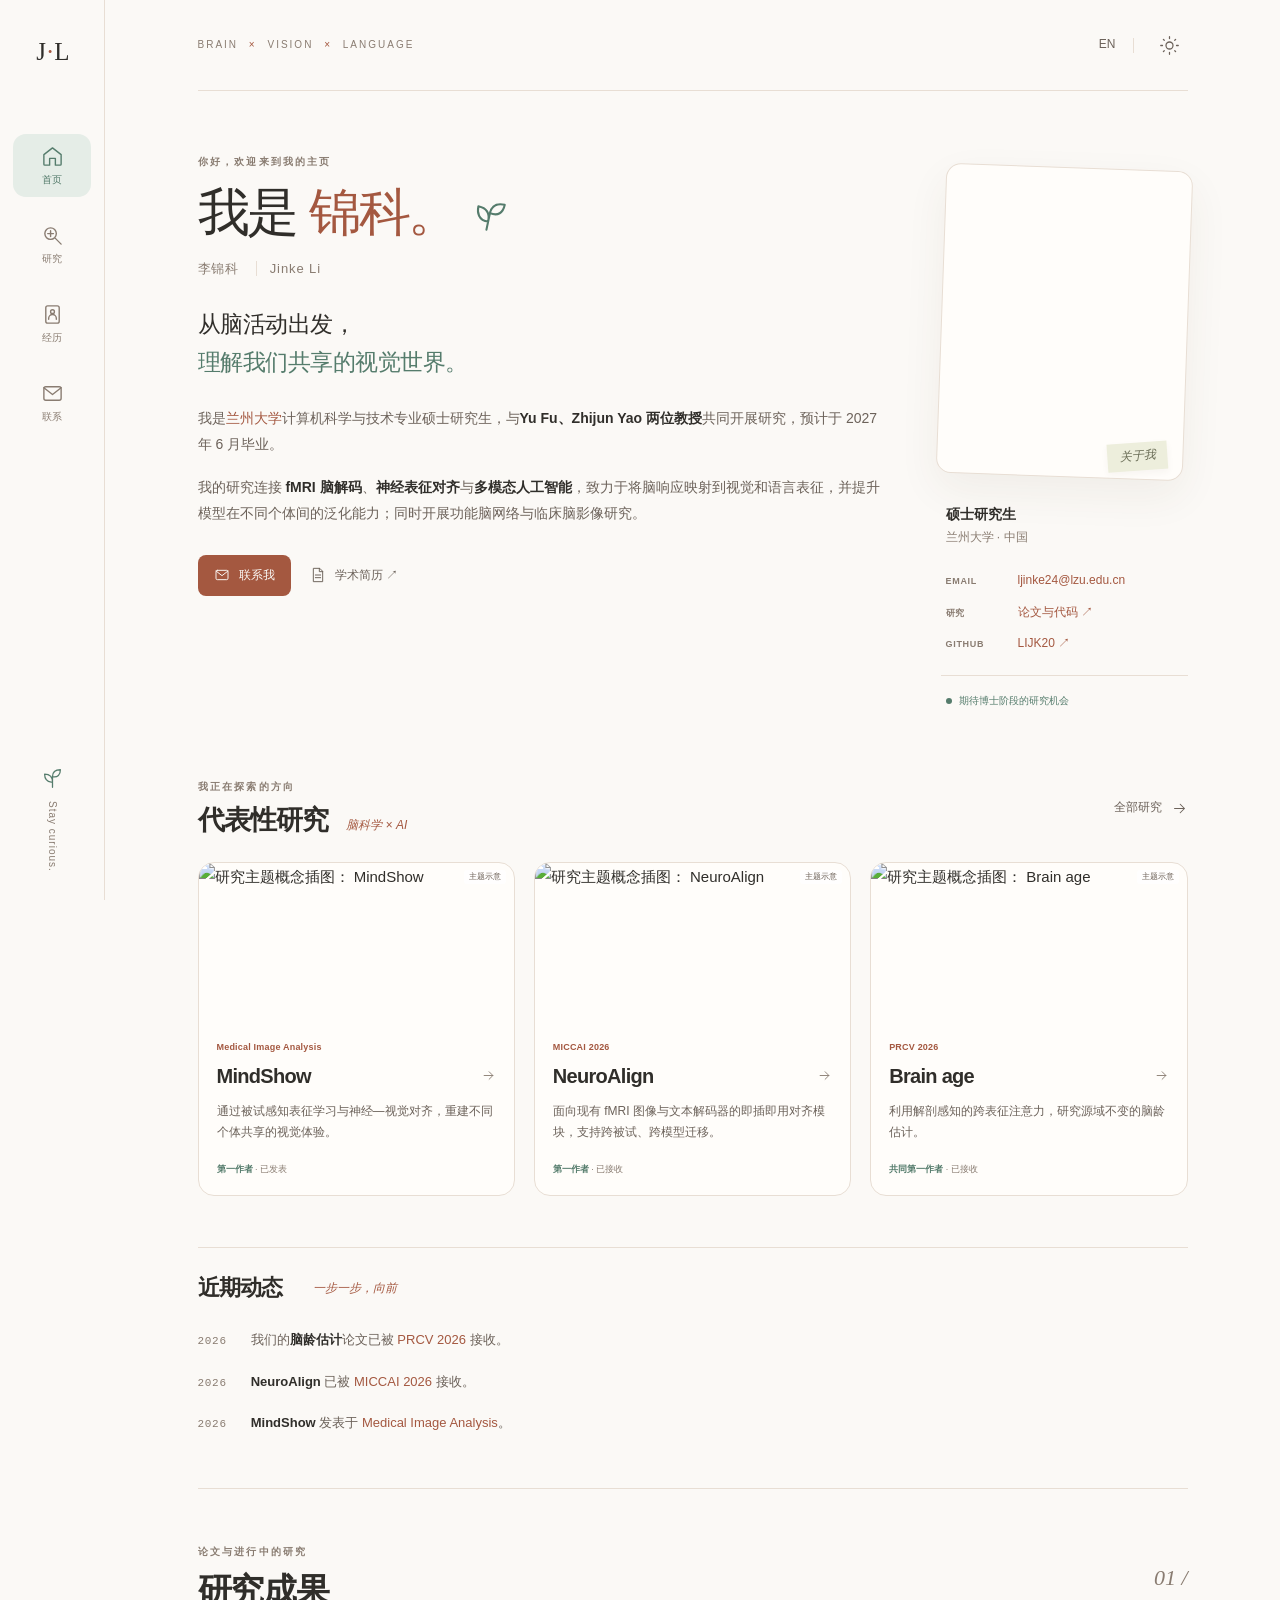
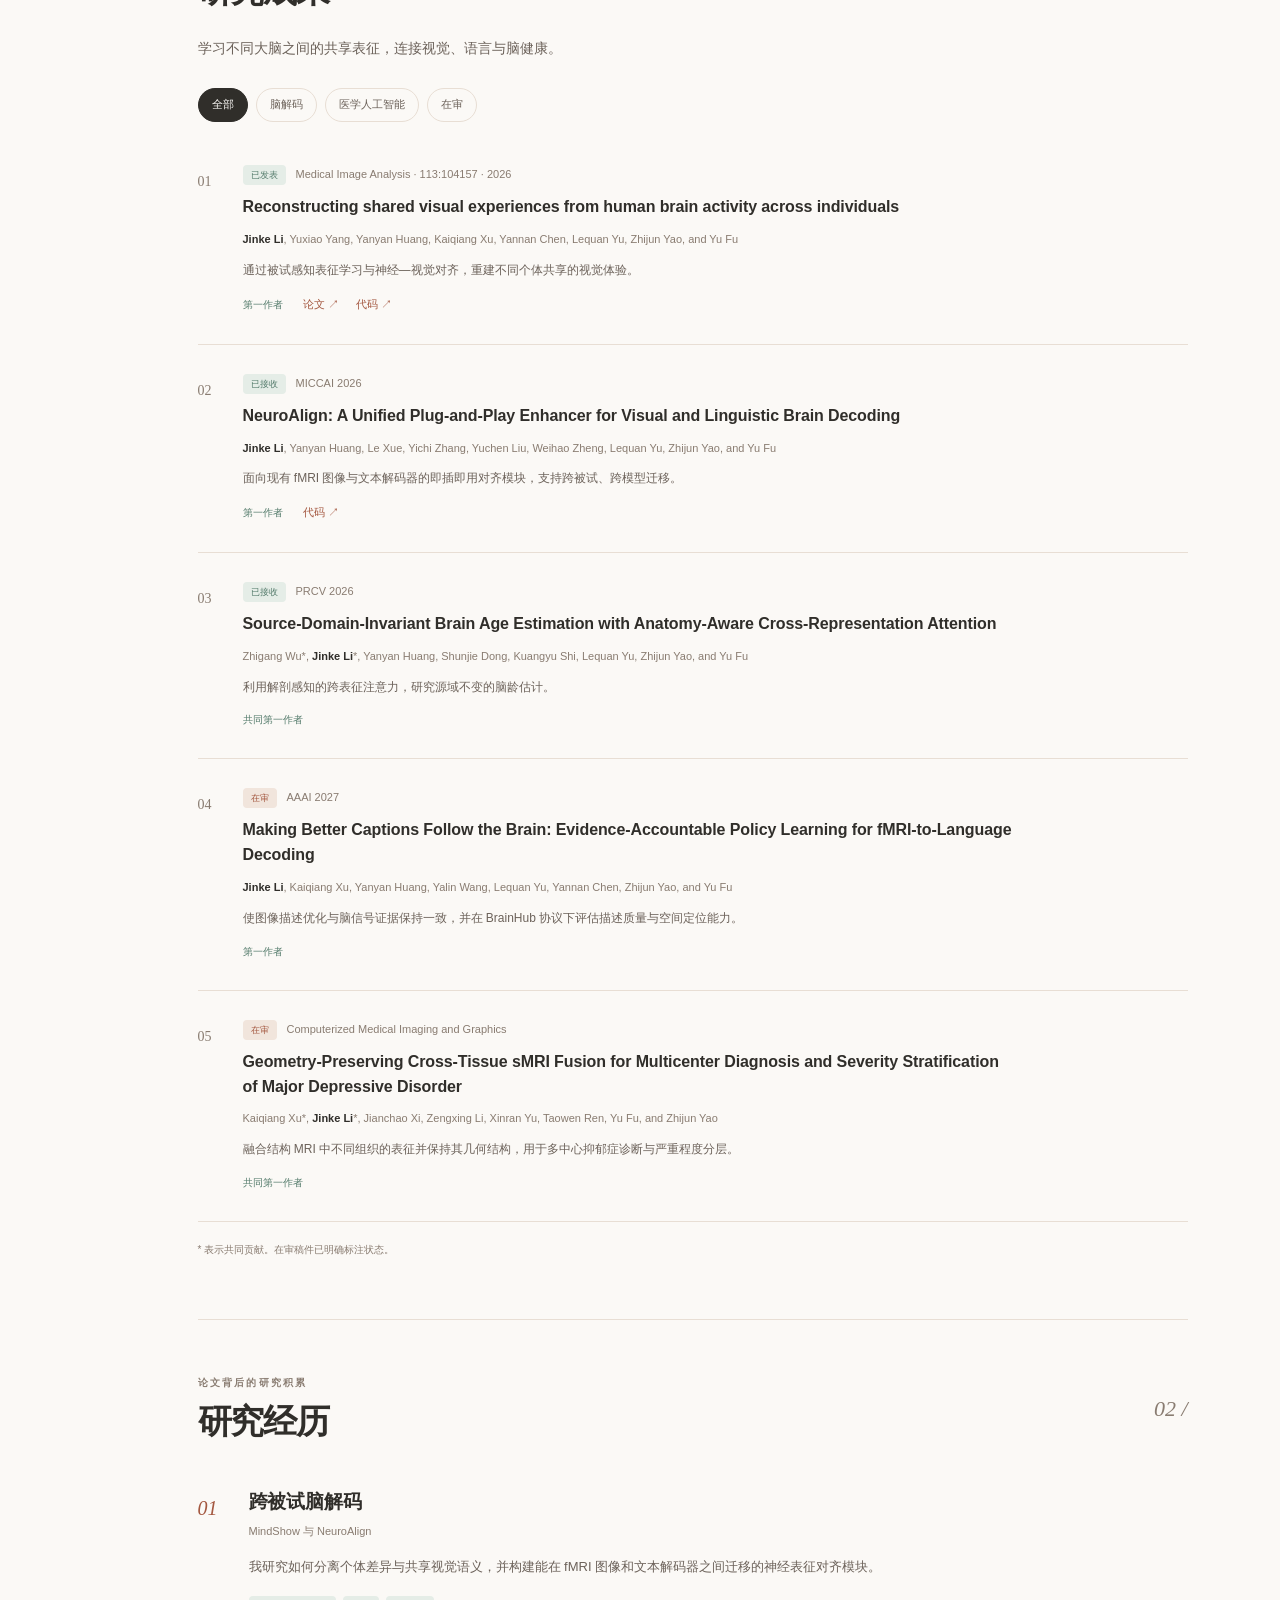
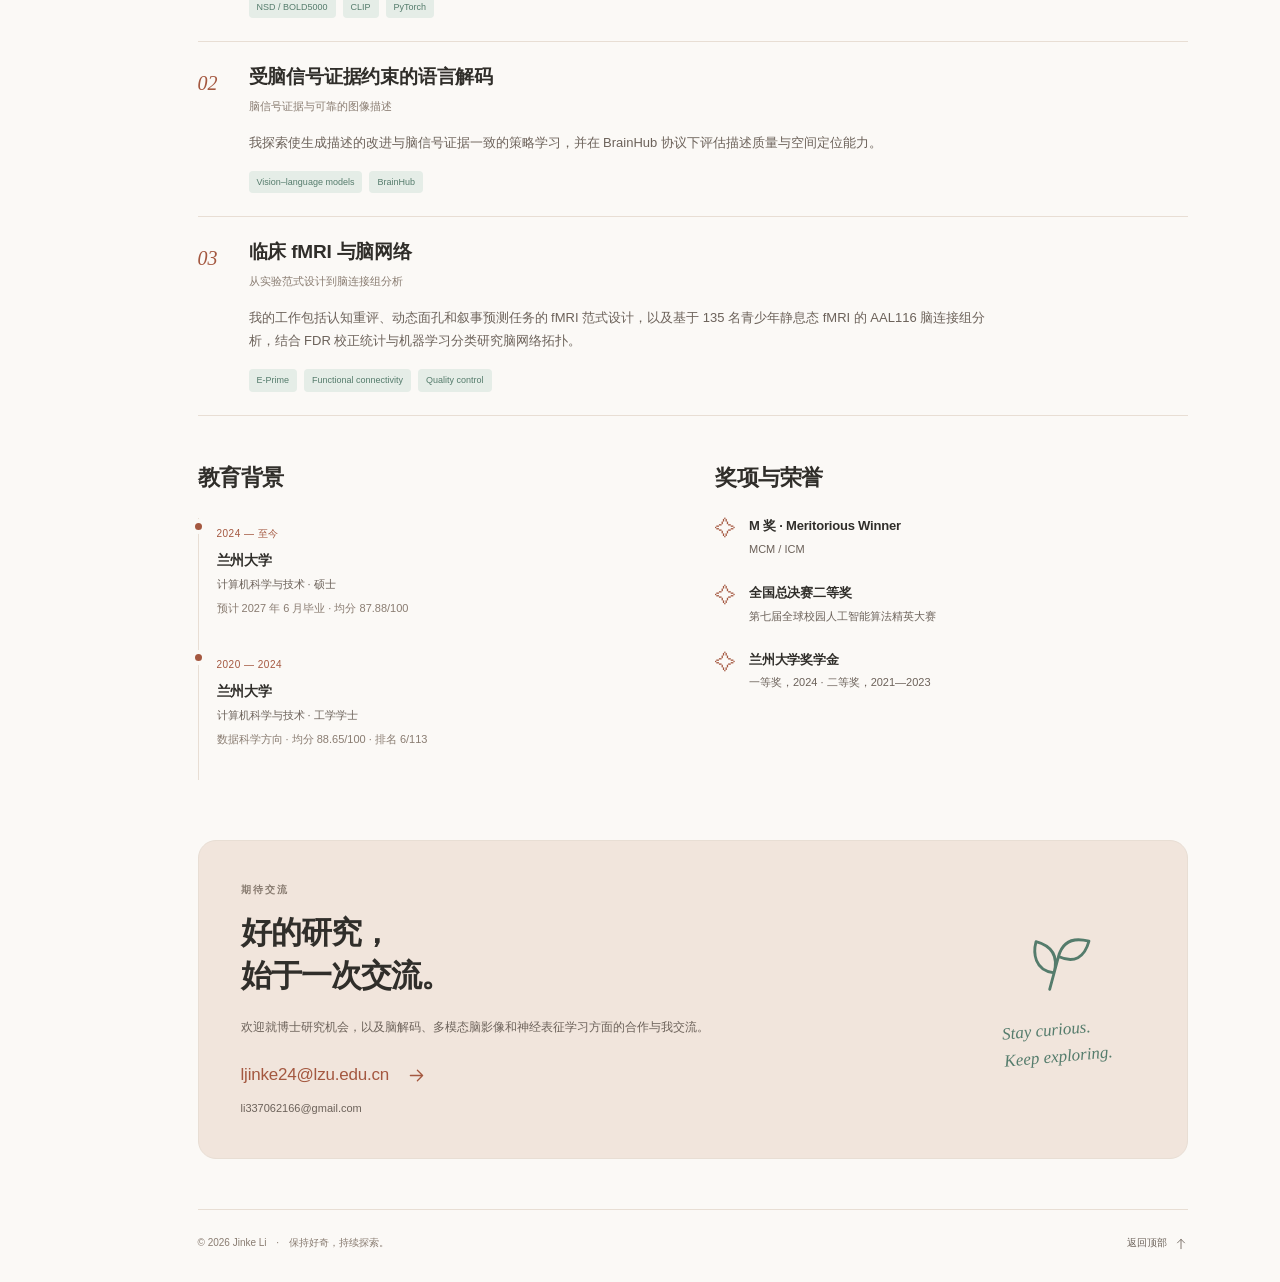
==== zh.html @ 9fb8f4f1 "Add files via upload" ====
<!doctype html>
<html lang="zh-CN"><head><meta charset="utf-8"><meta name="viewport" content="width=device-width, initial-scale=1"><meta name="color-scheme" content="light dark"><title>李锦科 Jinke Li | 脑解码与多模态人工智能</title><meta name="description" content="李锦科，兰州大学硕士研究生，研究 fMRI 脑解码、跨被试神经表征对齐与多模态脑影像人工智能。"><meta property="og:title" content="Jinke Li · Brain Decoding & Multimodal AI"><meta property="og:description" content="From brain activity to shared visual understanding."><meta property="og:type" content="website"><link rel="icon" type="image/svg+xml" href="assets/favicon.svg"><link rel="stylesheet" href="style.css"><script src="app.js" defer></script></head>
<body><a class="skip-link" href="#main">跳转到正文</a>
<aside class="sidebar"><a href="#home" class="monogram" aria-label="Jinke Li — 首页">J<span>·</span>L</a><nav aria-label="主导航"><a href="#home" class="nav-link active" aria-current=location><svg viewBox="0 0 24 24" fill="none" stroke="currentColor" stroke-width="1.45" stroke-linecap="round" stroke-linejoin="round" aria-hidden="true"><path d="m3 10 9-7 9 7v10a1 1 0 0 1-1 1h-5v-7H9v7H4a1 1 0 0 1-1-1z"/></svg><span>首页</span></a><a href="#research" class="nav-link " ><svg viewBox="0 0 24 24" fill="none" stroke="currentColor" stroke-width="1.45" stroke-linecap="round" stroke-linejoin="round" aria-hidden="true"><circle cx="10" cy="10" r="6"/><path d="m15 15 6 6M7 10h6M10 7v6"/></svg><span>研究</span></a><a href="#about" class="nav-link " ><svg viewBox="0 0 24 24" fill="none" stroke="currentColor" stroke-width="1.45" stroke-linecap="round" stroke-linejoin="round" aria-hidden="true"><rect x="5" y="3" width="14" height="18" rx="2"/><circle cx="12" cy="9" r="2"/><path d="M8 17v-1a4 4 0 0 1 8 0v1"/></svg><span>经历</span></a><a href="#contact" class="nav-link " ><svg viewBox="0 0 24 24" fill="none" stroke="currentColor" stroke-width="1.45" stroke-linecap="round" stroke-linejoin="round" aria-hidden="true"><rect x="3" y="5" width="18" height="14" rx="2"/><path d="m3 6 9 7 9-7"/></svg><span>联系</span></a></nav><div class="sidebar-end"><span class="tiny-leaf"><svg viewBox="0 0 24 24" fill="none" stroke="currentColor" stroke-width="1.45" stroke-linecap="round" stroke-linejoin="round" aria-hidden="true"><path d="M12 22V9m0 7C5 17 3 11 3 7c7 0 9 4 9 9zm0-6c0-6 4-8 9-8 0 6-3 9-9 8z"/></svg></span><span>Stay curious.</span></div></aside>
<div class="page-shell"><header class="topbar"><span class="eyebrow">BRAIN <i>×</i> VISION <i>×</i> LANGUAGE</span><div class="top-actions"><a class="language" href="index.html" lang="en" aria-label="Switch to English">EN</a><span class="top-divider"></span><button class="theme-toggle" type="button" aria-label="切换到深色模式" aria-pressed="false"><svg viewBox="0 0 24 24" fill="none" stroke="currentColor" stroke-width="1.45" stroke-linecap="round" stroke-linejoin="round" aria-hidden="true"><circle cx="12" cy="12" r="4"/><path d="M12 2v2m0 16v2M2 12h2m16 0h2M5 5l1 1m12 12 1 1M5 19l1-1M18 6l1-1"/></svg></button></div></header>
<main id="main">
<section id="home" class="hero"><div class="intro"><span class="section-kicker">你好，欢迎来到我的主页</span><h1>我是 <em>锦科。</em><span class="hello-leaf"><svg viewBox="0 0 24 24" fill="none" stroke="currentColor" stroke-width="1.45" stroke-linecap="round" stroke-linejoin="round" aria-hidden="true"><path d="M12 22V9m0 7C5 17 3 11 3 7c7 0 9 4 9 9zm0-6c0-6 4-8 9-8 0 6-3 9-9 8z"/></svg></span></h1><p class="full-name">李锦科 <span>Jinke Li</span></p><p class="lead">从脑活动出发，<br><span>理解我们共享的视觉世界。</span></p><p>我是<a href="https://www.lzu.edu.cn/" target="_blank" rel="noopener noreferrer">兰州大学</a>计算机科学与技术专业硕士研究生，与<strong>Yu Fu、Zhijun Yao 两位教授</strong>共同开展研究，预计于 2027 年 6 月毕业。</p><p>我的研究连接 <strong>fMRI 脑解码</strong>、<strong>神经表征对齐</strong>与<strong>多模态人工智能</strong>，致力于将脑响应映射到视觉和语言表征，并提升模型在不同个体间的泛化能力；同时开展功能脑网络与临床脑影像研究。</p><div class="hero-links"><a class="button primary" href="mailto:ljinke24@lzu.edu.cn"><svg viewBox="0 0 24 24" fill="none" stroke="currentColor" stroke-width="1.45" stroke-linecap="round" stroke-linejoin="round" aria-hidden="true"><rect x="3" y="5" width="18" height="14" rx="2"/><path d="m3 6 9 7 9-7"/></svg>联系我</a><a class="button quiet" href="assets/Jinke-Li-CV.pdf" target="_blank" rel="noopener"><svg viewBox="0 0 24 24" fill="none" stroke="currentColor" stroke-width="1.45" stroke-linecap="round" stroke-linejoin="round" aria-hidden="true"><path d="M14 2H5v20h14V7zM14 2v5h5M8 12h8M8 16h8"/></svg>学术简历 ↗</a></div></div><aside class="profile"><div class="portrait-frame"><img src="assets/portrait.jpg?v=outdoor-20260907" alt="李锦科的个人照片" width="3024" height="4032" fetchpriority="high"><span class="portrait-note">关于我</span></div><div class="profile-caption"><strong>硕士研究生</strong><span>兰州大学 · 中国</span></div><div class="profile-contact"><span>EMAIL</span><a href="mailto:ljinke24@lzu.edu.cn">ljinke24@lzu.edu.cn</a></div><div class="profile-contact"><span>研究</span><a href="#research">论文与代码 ↗</a></div><div class="profile-contact"><span>GITHUB</span><a href="https://github.com/LIJK20" target="_blank" rel="noopener noreferrer">LIJK20 ↗</a></div><div class="availability"><span class="status-dot"></span>期待博士阶段的研究机会</div></aside></section>
<section class="highlights" aria-labelledby="highlight-title"><div class="section-heading"><div><span class="section-kicker">我正在探索的方向</span><h2 id="highlight-title">代表性研究 <span class="handwritten">脑科学 × AI</span></h2></div><a class="text-link" href="#research">全部研究 <svg viewBox="0 0 24 24" fill="none" stroke="currentColor" stroke-width="1.45" stroke-linecap="round" stroke-linejoin="round" aria-hidden="true"><path d="M5 12h14m-6-6 6 6-6 6"/></svg></a></div><div class="research-grid"><a class="research-card" href="#mindshow"><div class="card-art"><img src="assets/mindshow.svg" alt="研究主题概念插图： MindShow" width="600" height="300"><span class="art-label">主题示意</span></div><div class="card-body"><span class="card-venue">Medical Image Analysis</span><h3>MindShow<svg viewBox="0 0 24 24" fill="none" stroke="currentColor" stroke-width="1.45" stroke-linecap="round" stroke-linejoin="round" aria-hidden="true"><path d="M5 12h14m-6-6 6 6-6 6"/></svg></h3><p>通过被试感知表征学习与神经—视觉对齐，重建不同个体共享的视觉体验。</p><span class="card-role">第一作者 <span>· 已发表</span></span></div></a><a class="research-card" href="#neuroalign"><div class="card-art"><img src="assets/neuroalign.svg" alt="研究主题概念插图： NeuroAlign" width="600" height="300"><span class="art-label">主题示意</span></div><div class="card-body"><span class="card-venue">MICCAI 2026</span><h3>NeuroAlign<svg viewBox="0 0 24 24" fill="none" stroke="currentColor" stroke-width="1.45" stroke-linecap="round" stroke-linejoin="round" aria-hidden="true"><path d="M5 12h14m-6-6 6 6-6 6"/></svg></h3><p>面向现有 fMRI 图像与文本解码器的即插即用对齐模块，支持跨被试、跨模型迁移。</p><span class="card-role">第一作者 <span>· 已接收</span></span></div></a><a class="research-card" href="#brainage"><div class="card-art"><img src="assets/brainage.svg" alt="研究主题概念插图： Brain age" width="600" height="300"><span class="art-label">主题示意</span></div><div class="card-body"><span class="card-venue">PRCV 2026</span><h3>Brain age<svg viewBox="0 0 24 24" fill="none" stroke="currentColor" stroke-width="1.45" stroke-linecap="round" stroke-linejoin="round" aria-hidden="true"><path d="M5 12h14m-6-6 6 6-6 6"/></svg></h3><p>利用解剖感知的跨表征注意力，研究源域不变的脑龄估计。</p><span class="card-role">共同第一作者 <span>· 已接收</span></span></div></a></div></section>
<section class="news" aria-labelledby="news-title"><div class="section-heading"><h2 id="news-title">近期动态</h2><span class="handwritten">一步一步，向前</span></div><div class="news-list"><div><span class="news-year">2026</span><p>我们的<strong>脑龄估计</strong>论文已被 <span class="accent">PRCV 2026</span> 接收。</p></div><div><span class="news-year">2026</span><p><strong>NeuroAlign</strong> 已被 <span class="accent">MICCAI 2026</span> 接收。</p></div><div><span class="news-year">2026</span><p><strong>MindShow</strong> 发表于 <span class="accent">Medical Image Analysis</span>。</p></div></div></section>
<section id="research" class="major-section"><div class="section-heading"><div><span class="section-kicker">论文与进行中的研究</span><h2>研究成果</h2></div><span class="section-index">01 /</span></div><p class="section-intro">学习不同大脑之间的共享表征，连接视觉、语言与脑健康。</p><div class="filters" role="group" aria-label="筛选论文"><button type="button" data-filter="all" class="selected" aria-pressed="true">全部</button><button type="button" data-filter="decoding" aria-pressed="false">脑解码</button><button type="button" data-filter="medical" aria-pressed="false">医学人工智能</button><button type="button" data-filter="review" aria-pressed="false">在审</button></div><p class="filter-status sr-only" aria-live="polite"></p><div class="publications"><article class="publication" id="mindshow" data-category="decoding published"><span class="pub-number">01</span><div><div class="pub-meta"><span class="status published">已发表</span><span>Medical Image Analysis · 113:104157 · 2026</span></div><h3>Reconstructing shared visual experiences from human brain activity across individuals</h3><p class="authors"><strong>Jinke Li</strong>, Yuxiao Yang, Yanyan Huang, Kaiqiang Xu, Yannan Chen, Lequan Yu, Zhijun Yao, and Yu Fu</p><p class="pub-description">通过被试感知表征学习与神经—视觉对齐，重建不同个体共享的视觉体验。</p><div class="pub-links"><span class="author-role">第一作者</span><a href="https://doi.org/10.1016/j.media.2026.104157" target="_blank" rel="noopener noreferrer">论文 ↗</a><a href="https://github.com/AI-NMI/MindShow" target="_blank" rel="noopener noreferrer">代码 ↗</a></div></div></article><article class="publication" id="neuroalign" data-category="decoding accepted"><span class="pub-number">02</span><div><div class="pub-meta"><span class="status accepted">已接收</span><span>MICCAI 2026</span></div><h3>NeuroAlign: A Unified Plug-and-Play Enhancer for Visual and Linguistic Brain Decoding</h3><p class="authors"><strong>Jinke Li</strong>, Yanyan Huang, Le Xue, Yichi Zhang, Yuchen Liu, Weihao Zheng, Lequan Yu, Zhijun Yao, and Yu Fu</p><p class="pub-description">面向现有 fMRI 图像与文本解码器的即插即用对齐模块，支持跨被试、跨模型迁移。</p><div class="pub-links"><span class="author-role">第一作者</span><a href="https://github.com/LIJK20/NeuroAlign" target="_blank" rel="noopener noreferrer">代码 ↗</a></div></div></article><article class="publication" id="brainage" data-category="medical accepted"><span class="pub-number">03</span><div><div class="pub-meta"><span class="status accepted">已接收</span><span>PRCV 2026</span></div><h3>Source-Domain-Invariant Brain Age Estimation with Anatomy-Aware Cross-Representation Attention</h3><p class="authors">Zhigang Wu*, <strong>Jinke Li</strong>*, Yanyan Huang, Shunjie Dong, Kuangyu Shi, Lequan Yu, Zhijun Yao, and Yu Fu</p><p class="pub-description">利用解剖感知的跨表征注意力，研究源域不变的脑龄估计。</p><div class="pub-links"><span class="author-role">共同第一作者</span></div></div></article><article class="publication" id="evidence" data-category="decoding review"><span class="pub-number">04</span><div><div class="pub-meta"><span class="status review">在审</span><span>AAAI 2027</span></div><h3>Making Better Captions Follow the Brain: Evidence-Accountable Policy Learning for fMRI-to-Language Decoding</h3><p class="authors"><strong>Jinke Li</strong>, Kaiqiang Xu, Yanyan Huang, Yalin Wang, Lequan Yu, Yannan Chen, Zhijun Yao, and Yu Fu</p><p class="pub-description">使图像描述优化与脑信号证据保持一致，并在 BrainHub 协议下评估描述质量与空间定位能力。</p><div class="pub-links"><span class="author-role">第一作者</span></div></div></article><article class="publication" id="smri" data-category="medical review"><span class="pub-number">05</span><div><div class="pub-meta"><span class="status review">在审</span><span>Computerized Medical Imaging and Graphics</span></div><h3>Geometry-Preserving Cross-Tissue sMRI Fusion for Multicenter Diagnosis and Severity Stratification of Major Depressive Disorder</h3><p class="authors">Kaiqiang Xu*, <strong>Jinke Li</strong>*, Jianchao Xi, Zengxing Li, Xinran Yu, Taowen Ren, Yu Fu, and Zhijun Yao</p><p class="pub-description">融合结构 MRI 中不同组织的表征并保持其几何结构，用于多中心抑郁症诊断与严重程度分层。</p><div class="pub-links"><span class="author-role">共同第一作者</span></div></div></article></div><p class="publication-note">* 表示共同贡献。在审稿件已明确标注状态。</p></section>
<section id="about" class="major-section"><div class="section-heading"><div><span class="section-kicker">论文背后的研究积累</span><h2>研究经历</h2></div><span class="section-index">02 /</span></div><div class="experience-list"><article class="experience"><span class="exp-number">01</span><div><h3>跨被试脑解码</h3><p class="exp-sub">MindShow 与 NeuroAlign</p><p>我研究如何分离个体差异与共享视觉语义，并构建能在 fMRI 图像和文本解码器之间迁移的神经表征对齐模块。</p><div class="tags"><span>NSD / BOLD5000</span><span>CLIP</span><span>PyTorch</span></div></div></article><article class="experience"><span class="exp-number">02</span><div><h3>受脑信号证据约束的语言解码</h3><p class="exp-sub">脑信号证据与可靠的图像描述</p><p>我探索使生成描述的改进与脑信号证据一致的策略学习，并在 BrainHub 协议下评估描述质量与空间定位能力。</p><div class="tags"><span>Vision–language models</span><span>BrainHub</span></div></div></article><article class="experience"><span class="exp-number">03</span><div><h3>临床 fMRI 与脑网络</h3><p class="exp-sub">从实验范式设计到脑连接组分析</p><p>我的工作包括认知重评、动态面孔和叙事预测任务的 fMRI 范式设计，以及基于 135 名青少年静息态 fMRI 的 AAL116 脑连接组分析，结合 FDR 校正统计与机器学习分类研究脑网络拓扑。</p><div class="tags"><span>E-Prime</span><span>Functional connectivity</span><span>Quality control</span></div></div></article></div><div class="about-grid"><section class="education"><h2>教育背景</h2><article><span class="date">2024 — 至今</span><h3>兰州大学</h3><p>计算机科学与技术 · 硕士</p><p class="muted">预计 2027 年 6 月毕业 · 均分 87.88/100</p></article><article><span class="date">2020 — 2024</span><h3>兰州大学</h3><p>计算机科学与技术 · 工学学士</p><p class="muted">数据科学方向 · 均分 88.65/100 · 排名 6/113</p></article></section><section class="honors"><h2>奖项与荣誉</h2><article><span class="award-symbol">✧</span><div><h3>M 奖 · Meritorious Winner</h3><p>MCM / ICM</p></div></article><article><span class="award-symbol">✧</span><div><h3>全国总决赛二等奖</h3><p>第七届全球校园人工智能算法精英大赛</p></div></article><article><span class="award-symbol">✧</span><div><h3>兰州大学奖学金</h3><p>一等奖，2024 · 二等奖，2021—2023</p></div></article></section></div></section>
<section id="contact" class="contact-panel"><div><span class="section-kicker">期待交流</span><h2>好的研究，<br>始于一次交流。</h2><p>欢迎就博士研究机会，以及脑解码、多模态脑影像和神经表征学习方面的合作与我交流。</p><a class="contact-email" href="mailto:ljinke24@lzu.edu.cn">ljinke24@lzu.edu.cn <svg viewBox="0 0 24 24" fill="none" stroke="currentColor" stroke-width="1.45" stroke-linecap="round" stroke-linejoin="round" aria-hidden="true"><path d="M5 12h14m-6-6 6 6-6 6"/></svg></a><a class="secondary-email" href="mailto:li337062166@gmail.com">li337062166@gmail.com</a></div><div class="contact-art" aria-hidden="true"><svg viewBox="0 0 24 24" fill="none" stroke="currentColor" stroke-width="1.45" stroke-linecap="round" stroke-linejoin="round" aria-hidden="true"><path d="M12 22V9m0 7C5 17 3 11 3 7c7 0 9 4 9 9zm0-6c0-6 4-8 9-8 0 6-3 9-9 8z"/></svg><span>Stay curious.<br>Keep exploring.</span></div></section>
</main><footer><span>© 2026 Jinke Li <span class="footer-dot">·</span> 保持好奇，持续探索。</span><a href="#home">返回顶部 <svg viewBox="0 0 24 24" fill="none" stroke="currentColor" stroke-width="1.45" stroke-linecap="round" stroke-linejoin="round" aria-hidden="true"><path d="M12 20V4m-6 6 6-6 6 6"/></svg></a></footer></div><noscript><style>.filters,.theme-toggle{display:none}</style></noscript></body></html>
---- style.css ----
:root{--bg:#fbf9f6;--paper:#fffdfa;--text:#302e2a;--body:#6c625a;--muted:#897c71;--accent:#a45840;--accent-soft:#f1e5dc;--sage:#557c6c;--sage-soft:#e5ede7;--line:#e8ded4;--shadow:0 16px 42px #4f3b2310;--radius:16px;color-scheme:light}
:root[data-theme=dark]{--bg:#211f1d;--paper:#2a2723;--text:#f1e9df;--body:#c4b9ae;--muted:#b0a296;--accent:#e6a28a;--accent-soft:#3a2e28;--sage:#a9c8b6;--sage-soft:#2e3931;--line:#423b34;--shadow:0 16px 42px #0002;color-scheme:dark}
*{box-sizing:border-box}html{scroll-behavior:smooth;scroll-padding-top:45px}body{margin:0;background:var(--bg);color:var(--text);font-family:Inter,"Segoe UI",Arial,"Microsoft YaHei",sans-serif;font-size:15px;line-height:1.8;-webkit-font-smoothing:antialiased}a{color:var(--accent);text-decoration:none;text-underline-offset:4px}a:hover{text-decoration:underline}button{font:inherit}button,a{-webkit-tap-highlight-color:transparent}button{cursor:pointer}a:focus-visible,button:focus-visible{outline:3px solid var(--sage);outline-offset:5px;border-radius:4px}svg{display:inline-block;width:21px;height:21px;vertical-align:middle;flex-shrink:0}img{display:block;max-width:100%;height:auto}strong{font-weight:600;color:var(--text)}p{margin:0 0 17px;color:var(--body)}h1,h2,h3{margin:0;line-height:1.3;font-weight:600}h2{font-size:27px;letter-spacing:-.8px}h3{font-size:17px;letter-spacing:-.2px}.sidebar{position:fixed;inset:0 auto 0 0;width:105px;padding:29px 13px 28px;border-right:1px solid var(--line);display:flex;align-items:center;flex-direction:column;z-index:20;background:var(--bg)}.monogram{font-family:Georgia,serif;color:var(--text);font-size:25px;letter-spacing:-2px;margin-bottom:60px}.monogram span{color:var(--accent);padding:0 3px}.monogram:hover{text-decoration:none}.sidebar nav{width:100%;display:flex;flex-direction:column;gap:16px}.nav-link{display:flex;flex-direction:column;align-items:center;justify-content:center;padding:11px 2px 8px;color:var(--muted);border-radius:13px;gap:3px;transition:background .18s,color .18s;font-size:10px;letter-spacing:.4px}.nav-link svg{width:23px;height:23px}.nav-link.active{color:var(--sage);background:var(--sage-soft)}.nav-link:hover{color:var(--accent);background:var(--accent-soft);text-decoration:none}.sidebar-end{margin-top:auto;display:flex;align-items:center;gap:12px;writing-mode:vertical-rl;font-size:10px;color:var(--muted);letter-spacing:1px}.tiny-leaf{color:var(--sage)}.page-shell{max-width:1195px;margin-left:auto;margin-right:auto;padding:0 50px 0 155px}.topbar{height:91px;display:flex;align-items:center;justify-content:space-between;gap:20px;border-bottom:1px solid var(--line)}.eyebrow{font-size:10px;letter-spacing:2px;color:var(--muted);font-weight:500}.eyebrow i{font-style:normal;color:var(--accent);padding:0 6px}.top-actions{display:flex;align-items:center;gap:17px}.language{font-size:12px;color:var(--body);font-weight:500}.top-divider{height:15px;width:1px;background:var(--line)}.theme-toggle{display:grid;place-items:center;border:0;background:none;color:var(--body);padding:8px;border-radius:50%}.theme-toggle:hover{background:var(--accent-soft)}.hero{display:grid;grid-template-columns:minmax(0,1fr) 247px;gap:58px;padding:62px 0 68px;align-items:start}.section-kicker{display:block;color:var(--muted);font-size:10px;font-weight:600;letter-spacing:2.2px;margin-bottom:12px}.intro h1{font-size:56px;font-weight:500;letter-spacing:-2.3px;line-height:1.15;white-space:nowrap}.intro h1 em{font-family:Georgia,"Times New Roman",serif;font-weight:400;color:var(--accent)}.hello-leaf{display:inline-block;margin-left:15px;transform:rotate(12deg);color:var(--sage)}.hello-leaf svg{width:34px;height:34px}.full-name{font-size:13px;letter-spacing:.9px;margin:14px 0 26px;color:var(--muted)}.full-name span{padding-left:13px;border-left:1px solid var(--line);margin-left:12px}.lead{font-size:23px;line-height:1.55;letter-spacing:-.5px;color:var(--text);margin-bottom:24px}.lead span{color:var(--sage)}.intro>p:not(.lead):not(.full-name){font-size:14px;line-height:1.85}.hero-links{display:flex;align-items:center;flex-wrap:wrap;gap:14px;margin-top:28px}.button{display:inline-flex;align-items:center;justify-content:center;gap:9px;padding:10px 16px;font-size:12px;font-weight:500;border-radius:8px;transition:transform .2s,background .2s}.button svg{width:16px;height:16px}.button.primary{background:var(--accent);color:var(--bg)}.button.quiet{color:var(--body);padding:10px 5px}.button:hover{text-decoration:none;transform:translateY(-2px)}.profile{padding-top:14px}.portrait-frame{position:relative;padding:8px;background:var(--paper);border:1px solid var(--line);border-radius:15px;box-shadow:var(--shadow);transform:rotate(2deg);margin-bottom:26px}.portrait-frame img{width:100%;height:292px;object-fit:cover;object-position:center 35%;border-radius:9px}.portrait-note{position:absolute;bottom:-12px;right:15px;color:#686b54;background:#edeedc;padding:3px 12px;font-family:Georgia,serif;font-size:12px;font-style:italic;transform:rotate(-6deg);box-shadow:0 3px 7px #5945340c}.profile-caption{display:flex;flex-direction:column;font-size:12px;margin-bottom:18px;line-height:1.7;padding-left:5px}.profile-caption strong{font-size:14px}.profile-caption>span{color:var(--muted)}.profile-contact{display:grid;grid-template-columns:64px 1fr;align-items:baseline;gap:8px;padding:5px;font-size:12px}.profile-contact>span{color:var(--muted);font-size:9px;letter-spacing:.7px;font-weight:600}.availability{display:flex;align-items:center;gap:7px;color:var(--sage);font-size:10px;border-top:1px solid var(--line);padding:16px 5px 0;margin-top:15px}.status-dot{width:6px;height:6px;background:var(--sage);border-radius:50%;flex-shrink:0}.section-heading{display:flex;align-items:center;justify-content:space-between;gap:20px;margin-bottom:24px}.section-heading .section-kicker{margin-bottom:7px}.handwritten{font-family:Georgia,"Times New Roman",serif;font-style:italic;color:var(--accent);font-weight:400;font-size:15px;letter-spacing:0;margin-left:11px;white-space:nowrap}.text-link{font-size:12px;white-space:nowrap;color:var(--body)}.text-link svg{width:17px;margin-left:5px}.research-grid{display:grid;grid-template-columns:repeat(3,minmax(0,1fr));gap:19px}.research-card{border:1px solid var(--line);border-radius:var(--radius);background:var(--paper);overflow:hidden;color:var(--text);display:flex;flex-direction:column;transition:transform .2s,box-shadow .2s}.research-card:hover{transform:translateY(-5px);box-shadow:var(--shadow);text-decoration:none}.card-art{position:relative}.card-art>img{width:100%;aspect-ratio:2/1;object-fit:cover}.art-label{position:absolute;top:7px;right:8px;font-size:8px;color:#695d53;background:#ffffffc9;border-radius:3px;padding:0 5px;line-height:1.8}.card-body{padding:18px;display:flex;flex-direction:column;flex:1}.card-venue{font-size:9px;color:var(--accent);font-weight:600;letter-spacing:.2px;margin-bottom:8px}.card-body h3{font-size:20px;letter-spacing:-.7px;display:flex;align-items:center;justify-content:space-between}.card-body h3 svg{width:15px;color:var(--muted)}.card-body p{font-size:12px;line-height:1.75;margin:12px 0 18px}.card-role{margin-top:auto;font-size:9px;color:var(--sage);font-weight:600}.card-role>span{font-weight:400;color:var(--muted)}.highlights{padding-bottom:51px}.news{padding:26px 0 44px;border-top:1px solid var(--line)}.news .section-heading{justify-content:flex-start;margin-bottom:16px}.news h2{font-size:22px}.news-list>div{display:flex;gap:24px;padding:9px 0;align-items:baseline}.news-year{font-family:Consolas,monospace;color:var(--muted);font-size:11px;letter-spacing:.7px}.news-list p{font-size:13px;margin:0}.accent{color:var(--accent)}.major-section{border-top:1px solid var(--line);padding:54px 0 60px}.major-section h2{font-size:34px;letter-spacing:-1.2px}.section-index{font-family:Georgia,serif;font-style:italic;font-size:22px;color:var(--muted)}.section-intro{font-size:14px;max-width:620px;margin-bottom:27px}.filters{display:flex;gap:8px;flex-wrap:wrap;margin-bottom:14px}.filters button{border:1px solid var(--line);color:var(--body);padding:6px 13px;font-size:11px;border-radius:30px;background:transparent;transition:background .15s}.filters button:hover{background:var(--accent-soft)}.filters button.selected{background:var(--text);color:var(--bg);border-color:var(--text)}.publication{display:grid;grid-template-columns:27px 1fr;gap:18px;padding:29px 0;border-bottom:1px solid var(--line);scroll-margin-top:30px}.publication[hidden]{display:none}.publication:target{background:var(--accent-soft);outline:12px solid var(--accent-soft);border-radius:4px}.pub-number{font-family:Georgia,serif;font-size:14px;color:var(--muted);padding-top:4px}.pub-meta{display:flex;align-items:center;flex-wrap:wrap;gap:10px;font-size:11px;color:var(--muted);margin-bottom:10px}.status{font-size:9px;border:1px solid var(--line);padding:1px 7px;border-radius:4px;white-space:nowrap;font-weight:500}.status.published,.status.accepted{color:var(--sage);background:var(--sage-soft);border-color:transparent}.status.review{color:var(--accent);background:var(--accent-soft);border-color:transparent}.publication h3{font-size:16px;line-height:1.55;letter-spacing:-.1px;max-width:775px}.authors{font-size:11px;line-height:1.9;margin:9px 0;color:var(--muted)}.pub-description{font-size:12px;line-height:1.8;margin:10px 0 13px}.pub-links{display:flex;align-items:center;gap:17px;font-size:11px}.author-role{font-size:10px;color:var(--sage);margin-right:3px}.publication-note{font-size:10px;color:var(--muted);margin:19px 0 0}.experience{display:grid;grid-template-columns:36px 1fr;gap:15px;padding:23px 0;border-bottom:1px solid var(--line)}.exp-number{font-family:Georgia,serif;font-style:italic;color:var(--accent);font-size:20px}.experience h3{font-size:19px}.exp-sub{font-size:11px;color:var(--muted);margin:7px 0 14px}.experience p:not(.exp-sub){font-size:13px;max-width:740px}.tags{display:flex;gap:7px;flex-wrap:wrap}.tags span{font-size:9px;color:var(--sage);background:var(--sage-soft);padding:3px 8px;border-radius:4px}.about-grid{display:grid;grid-template-columns:1fr 1fr;gap:45px;padding-top:48px}.about-grid h2{font-size:22px;letter-spacing:-.5px;margin-bottom:26px}.education article{border-left:1px solid var(--line);padding:0 0 26px 18px;position:relative}.education article:before{content:"";position:absolute;top:5px;left:-4px;width:7px;height:7px;background:var(--accent);border-radius:50%;box-shadow:0 0 0 4px var(--bg)}.education .date{font-size:10px;color:var(--accent);letter-spacing:.5px}.education h3{font-size:14px;margin:6px 0}.education p{font-size:11px;margin-bottom:4px}.muted{color:var(--muted)}.honors article{display:flex;gap:13px;margin-bottom:25px}.award-symbol{font-size:21px;line-height:1;color:var(--accent)}.honors h3{font-size:13px}.honors p{font-size:11px;margin:5px 0 0}.contact-panel{display:grid;grid-template-columns:1fr 175px;gap:40px;padding:40px 42px;border:1px solid var(--line);background:var(--accent-soft);border-radius:18px;margin-bottom:50px}.contact-panel h2{font-size:31px;letter-spacing:-1px;margin-bottom:19px;line-height:1.4}.contact-panel p{font-size:12px;max-width:490px}.contact-email{font-size:17px;letter-spacing:-.2px;display:inline-flex;align-items:center;gap:17px;color:var(--accent);margin-top:5px}.contact-email svg{width:21px}.secondary-email{display:block;font-size:11px;color:var(--body);margin-top:8px}.contact-art{display:flex;flex-direction:column;align-items:center;justify-content:center;color:var(--sage);gap:20px}.contact-art svg{width:68px;height:68px;stroke-width:1;transform:rotate(15deg)}.contact-art span{font-family:Georgia,serif;font-size:17px;font-style:italic;line-height:1.6;transform:rotate(-5deg)}footer{display:flex;align-items:center;justify-content:space-between;gap:20px;font-size:10px;color:var(--muted);border-top:1px solid var(--line);padding:24px 0 31px}footer a{color:var(--body);white-space:nowrap}footer svg{width:14px;height:14px;margin-left:4px}.footer-dot{padding:0 7px}.skip-link{position:fixed;top:-100px;left:120px;z-index:100;background:var(--paper);padding:10px 18px}.skip-link:focus{top:10px}.sr-only{position:absolute;width:1px;height:1px;padding:0;margin:-1px;overflow:hidden;clip:rect(0,0,0,0);white-space:nowrap;border:0}::selection{background:#b4c7b7;color:#242d26}html[lang=zh-CN] .intro h1{font-size:52px}html[lang=zh-CN] .intro h1 em{font-family:Georgia,"Microsoft YaHei",sans-serif;font-style:normal}html[lang=zh-CN] .handwritten{font-family:Georgia,"Microsoft YaHei",sans-serif;font-size:12px}html[lang=zh-CN] .lead{line-height:1.65}
@media(min-width:1500px){.page-shell{max-width:1260px;padding-left:150px;padding-right:70px}.hero{gap:75px;grid-template-columns:minmax(0,1fr) 270px}.portrait-frame img{height:318px}}
@media(max-width:1100px){.page-shell{padding-left:140px;padding-right:35px}.hero{gap:30px;grid-template-columns:minmax(0,1fr) 220px}.intro h1{font-size:47px}.portrait-frame img{height:265px}.handwritten{font-size:12px}.research-grid{gap:12px}.card-body{padding:14px}.contact-panel{padding:30px}.about-grid{gap:24px}}
@media(max-width:850px){.sidebar{width:80px;padding-left:7px;padding-right:7px}.page-shell{padding-left:112px;padding-right:30px}.hero{grid-template-columns:1fr 185px;gap:25px;padding-top:40px}.intro h1{font-size:39px;white-space:normal}.hello-leaf{margin-left:8px}.hello-leaf svg{width:25px}.lead{font-size:20px}.portrait-frame img{height:230px}.profile-contact{display:flex;flex-wrap:wrap;gap:3px;font-size:11px}.profile-contact>span{width:100%}.availability{font-size:9px}.card-body h3{font-size:18px}.section-heading h2 .handwritten{display:none}.contact-panel{grid-template-columns:1fr 95px;gap:20px}.contact-panel h2{font-size:26px}.about-grid{grid-template-columns:1fr;gap:20px}.about-grid h2{margin-bottom:22px}}
@media(max-width:640px){html{scroll-padding-top:28px}body{font-size:14px}.sidebar{inset:auto 0 0;width:100%;height:69px;padding:5px 10px max(5px,env(safe-area-inset-bottom));border:0;border-top:1px solid var(--line);background:var(--bg)}.monogram,.sidebar-end{display:none}.sidebar nav{flex-direction:row;gap:6px;justify-content:space-around}.nav-link{flex:1;padding:7px 0 4px;font-size:9px;gap:2px;border-radius:10px;line-height:1.5}.nav-link svg{width:21px;height:21px}.page-shell{padding:0 22px;margin:0}.topbar{height:67px}.eyebrow{font-size:8px;letter-spacing:1.15px}.eyebrow i{padding:0 2px}.top-actions{gap:9px}.hero{display:flex;flex-direction:column;padding:37px 0 40px;gap:31px}.intro h1{font-size:47px;letter-spacing:-1.8px}.hello-leaf svg{width:29px;height:29px}.intro .section-kicker{font-size:9px}.full-name{margin-bottom:21px}.lead{font-size:23px}.intro>p:not(.lead):not(.full-name){font-size:13px}.hero-links{margin-top:23px;gap:10px}.profile{display:grid;grid-template-columns:120px 1fr;column-gap:21px;padding-top:0;width:100%;align-items:center}.portrait-frame{grid-row:1/5;margin:0;transform:rotate(-2deg);padding:5px;border-radius:11px}.portrait-frame img{height:154px;border-radius:7px}.portrait-note{font-size:9px;right:5px;bottom:-10px;padding:2px 7px}.profile-caption{margin-bottom:7px;padding-left:0;font-size:10px}.profile-caption strong{font-size:12px}.profile-contact{padding:2px 0;font-size:10px;display:flex;gap:8px}.profile-contact>span{font-size:8px;width:auto}.availability{padding:7px 0 0;margin-top:7px;font-size:9px}.section-heading{gap:10px;margin-bottom:18px}.section-heading h2{font-size:24px}.section-kicker{font-size:8px;letter-spacing:1.4px}.text-link{font-size:10px}.text-link svg{width:13px;margin-left:0}.research-grid{grid-template-columns:1fr;gap:17px}.card-art>img{aspect-ratio:2.3/1}.card-body{padding:18px 20px}.card-venue{font-size:10px}.card-body h3{font-size:23px}.card-body p{font-size:13px;line-height:1.8;margin-bottom:16px}.card-role{font-size:10px}.highlights{padding-bottom:35px}.news{padding:22px 0 32px}.news h2{font-size:21px}.news .handwritten{font-size:12px;margin-left:0}.news-list>div{gap:15px}.news-list p{font-size:12px}.news-year{font-size:10px}.major-section{padding:35px 0 40px}.major-section h2{font-size:29px}.section-index{font-size:18px}.section-intro{font-size:13px}.filters{gap:6px}.filters button{font-size:10px;padding:6px 10px}.publication{grid-template-columns:19px 1fr;gap:9px;padding:25px 0}.pub-number{font-size:12px}.publication h3{font-size:15px;line-height:1.6}.pub-meta{font-size:10px;gap:7px}.pub-description{font-size:12px}.authors{font-size:10px}.pub-links{gap:12px}.experience{grid-template-columns:24px 1fr;gap:12px}.experience h3{font-size:17px}.exp-sub{font-size:10px}.experience p:not(.exp-sub){font-size:12px}.about-grid{padding-top:31px}.about-grid h2{font-size:22px}.contact-panel{grid-template-columns:1fr;padding:25px 23px;gap:0;margin-bottom:28px;border-radius:13px}.contact-art{display:none}.contact-panel h2{font-size:27px}.contact-email{font-size:16px;gap:12px}.contact-panel p{font-size:12px}footer{font-size:9px;align-items:flex-start;padding-bottom:95px;gap:10px}footer>span{max-width:220px}.footer-dot{padding:0 2px}html[lang=zh-CN] .intro h1{font-size:45px}.skip-link{left:20px}}
@media(prefers-reduced-motion:reduce){html{scroll-behavior:auto}*,*:before,*:after{transition:none!important;animation:none!important}}
@media print{.sidebar,.topbar,.filters,.hero-links,.contact-art,footer>a{display:none}.page-shell{margin:0;padding:0;max-width:none}body{font-size:11px;background:white;color:#222}.hero{padding:0 0 20px}.profile{max-width:160px}.portrait-frame img{height:180px}.major-section{padding:20px 0}.publication,.research-card,.experience{break-inside:avoid}.publication[hidden]{display:grid}.contact-panel{break-inside:avoid}.research-grid{grid-template-columns:repeat(3,1fr)}footer{padding-bottom:0}}

/* Frame the supplied outdoor portrait without modifying the original photo. */
.portrait-frame{overflow:hidden}.portrait-frame img{object-fit:cover;object-position:43% 64%;transform:scale(1.65);transform-origin:43% 64%}.portrait-note{bottom:8px;z-index:1}
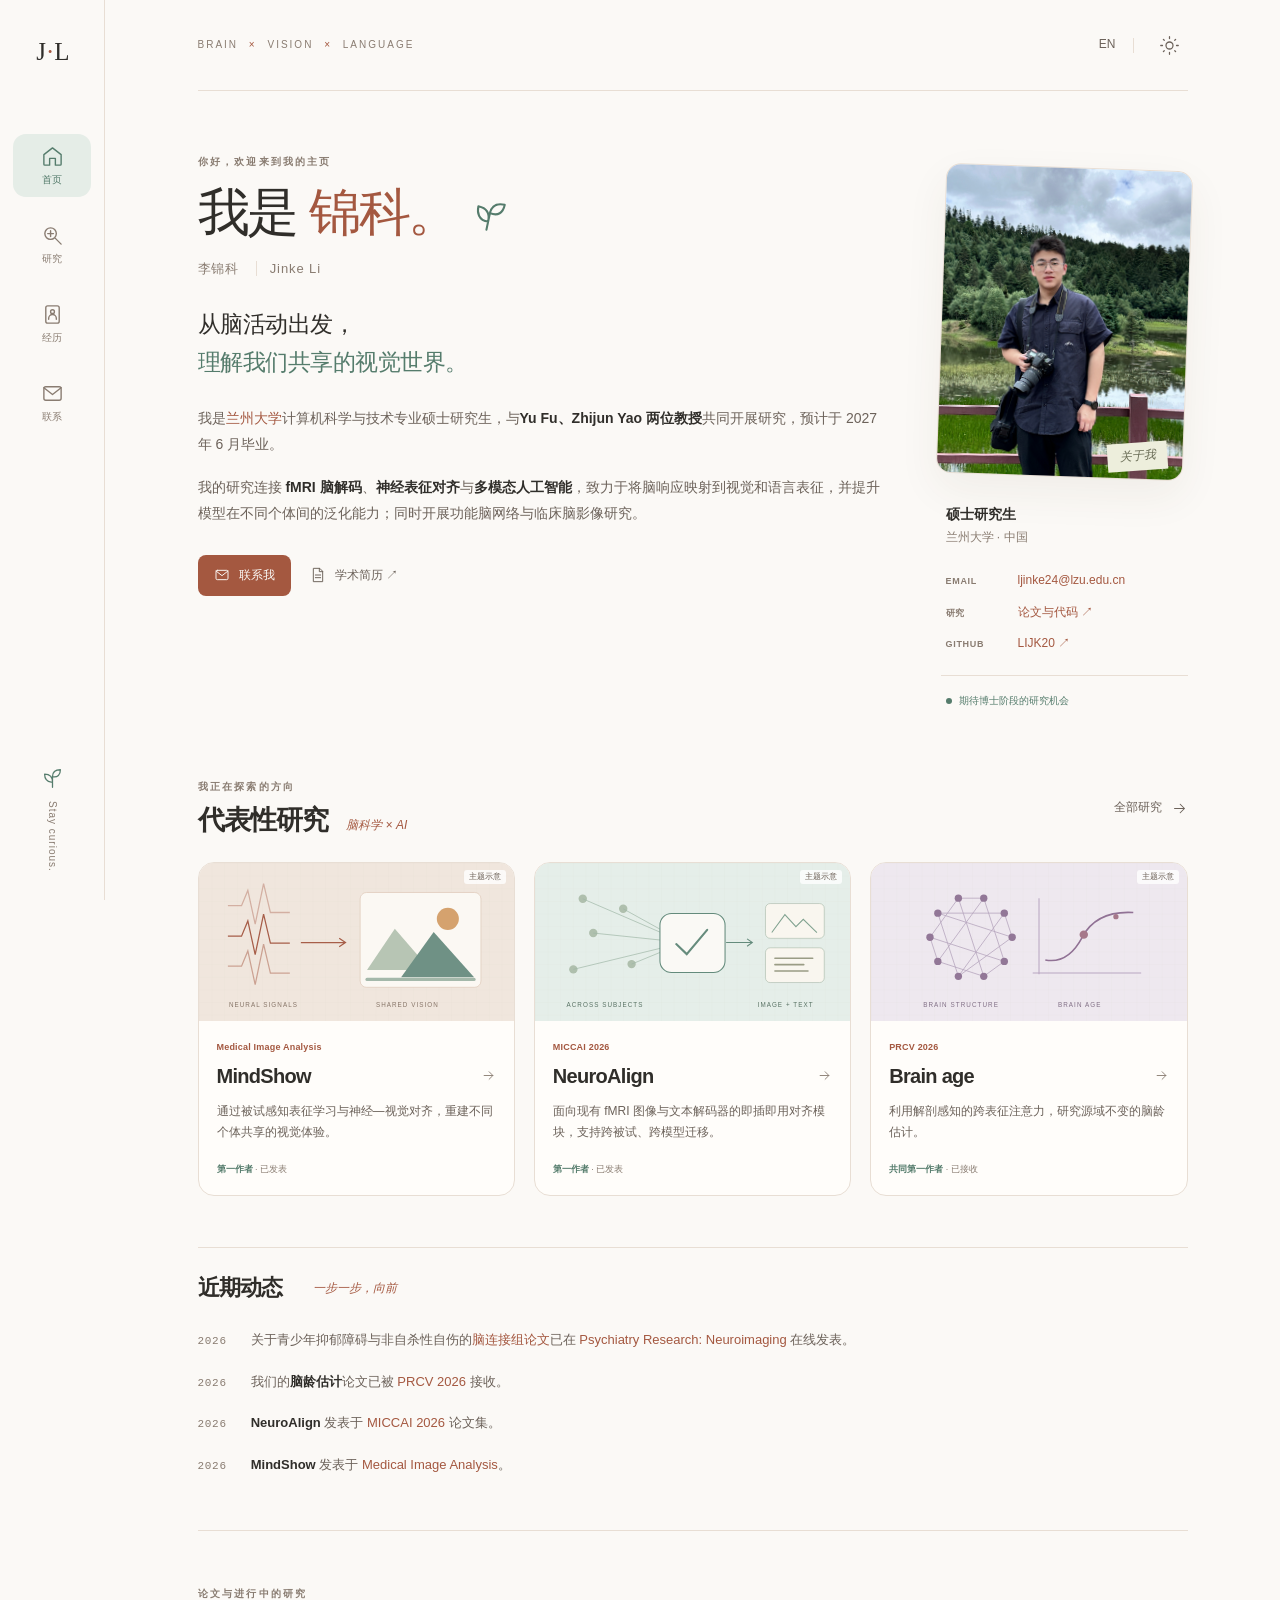
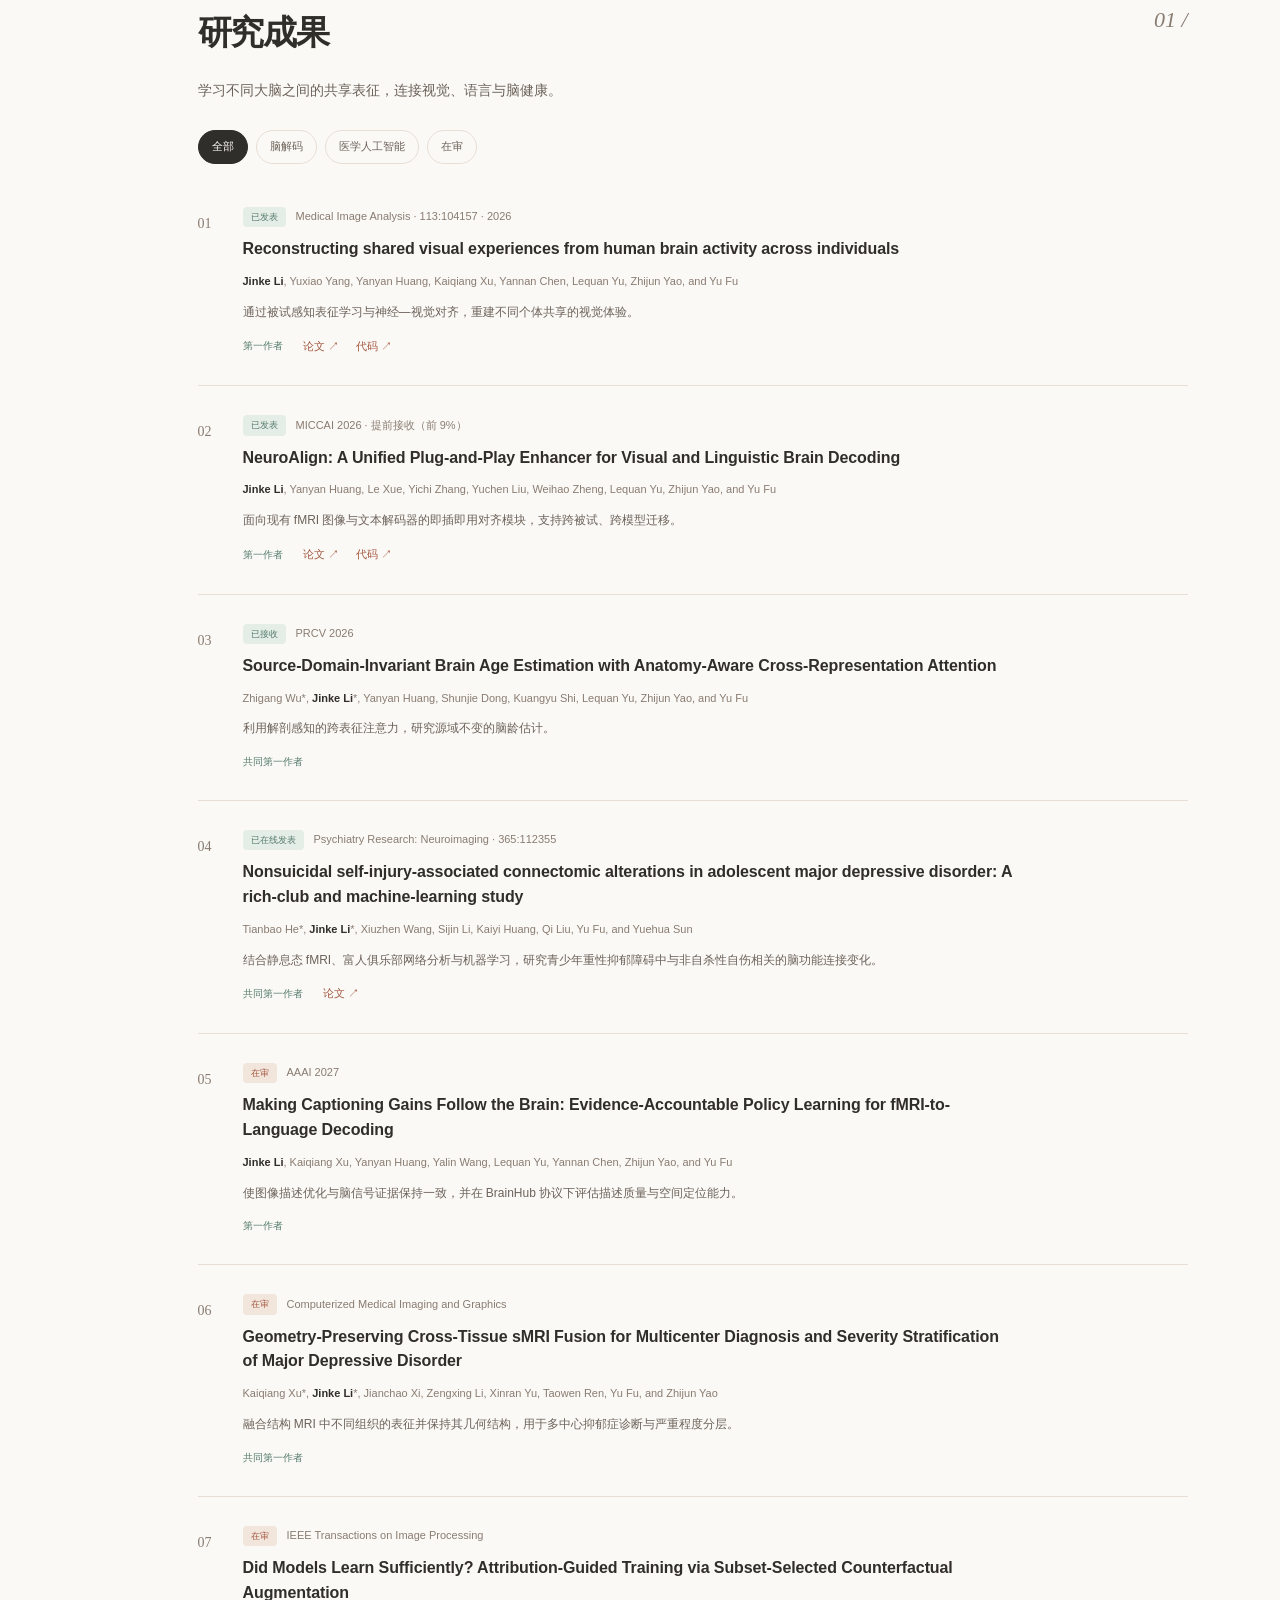
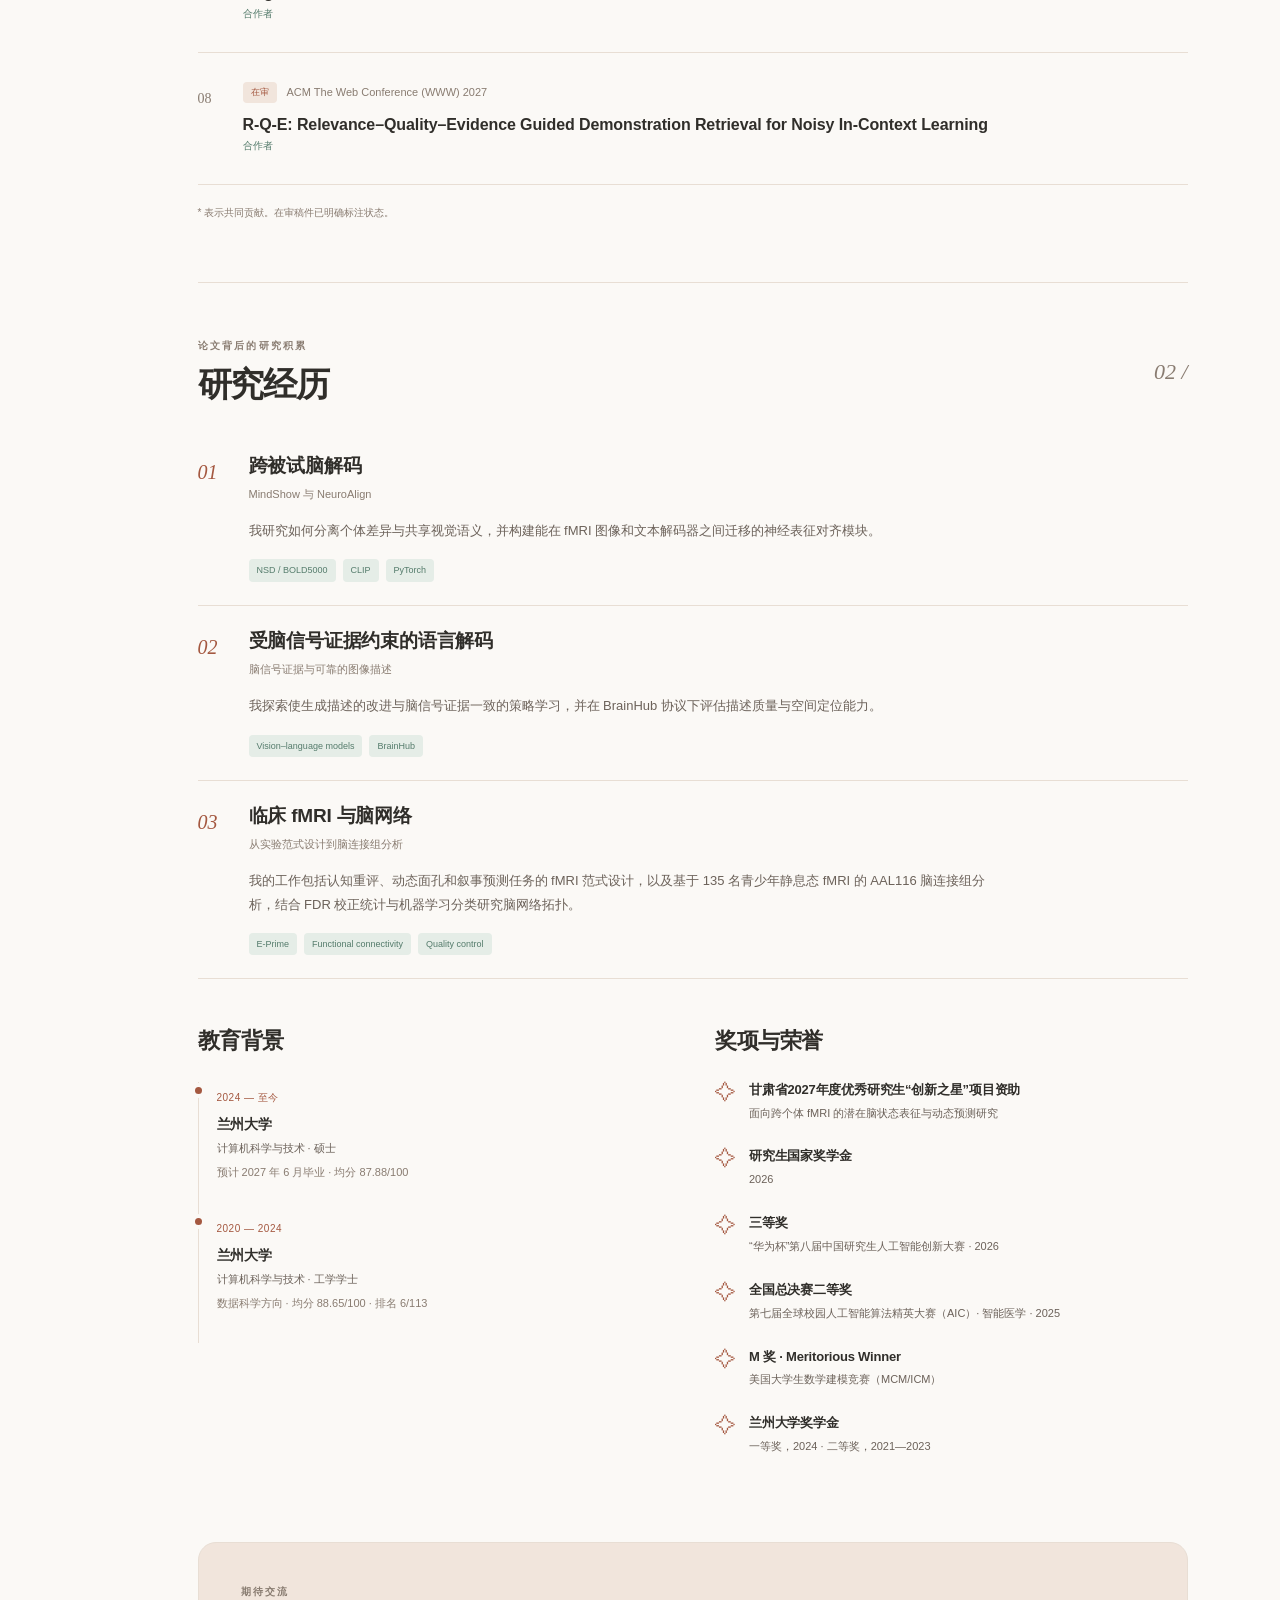
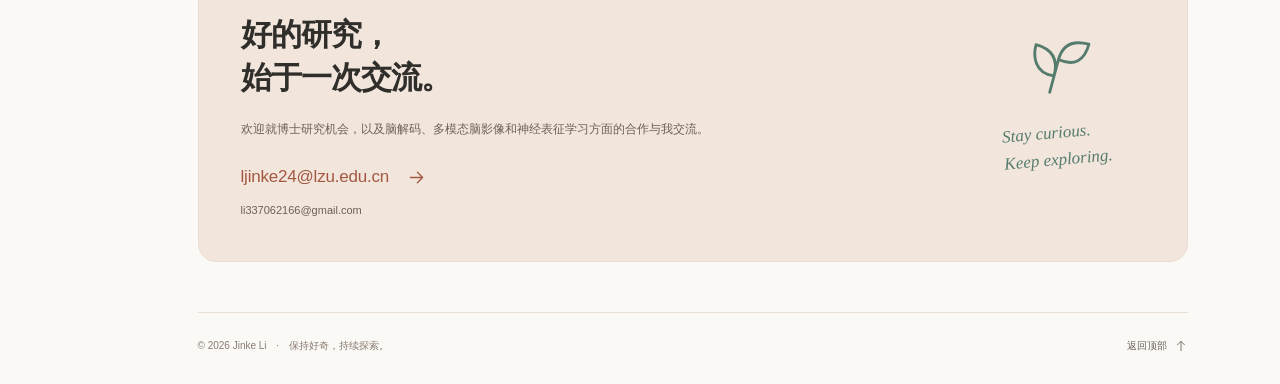
==== commit 5b785c8a: "Update publications, competition awards, and research funding" ====
--- a/zh.html
+++ b/zh.html
@@ -5,9 +5,9 @@
 <div class="page-shell"><header class="topbar"><span class="eyebrow">BRAIN <i>×</i> VISION <i>×</i> LANGUAGE</span><div class="top-actions"><a class="language" href="index.html" lang="en" aria-label="Switch to English">EN</a><span class="top-divider"></span><button class="theme-toggle" type="button" aria-label="切换到深色模式" aria-pressed="false"><svg viewBox="0 0 24 24" fill="none" stroke="currentColor" stroke-width="1.45" stroke-linecap="round" stroke-linejoin="round" aria-hidden="true"><circle cx="12" cy="12" r="4"/><path d="M12 2v2m0 16v2M2 12h2m16 0h2M5 5l1 1m12 12 1 1M5 19l1-1M18 6l1-1"/></svg></button></div></header>
 <main id="main">
 <section id="home" class="hero"><div class="intro"><span class="section-kicker">你好，欢迎来到我的主页</span><h1>我是 <em>锦科。</em><span class="hello-leaf"><svg viewBox="0 0 24 24" fill="none" stroke="currentColor" stroke-width="1.45" stroke-linecap="round" stroke-linejoin="round" aria-hidden="true"><path d="M12 22V9m0 7C5 17 3 11 3 7c7 0 9 4 9 9zm0-6c0-6 4-8 9-8 0 6-3 9-9 8z"/></svg></span></h1><p class="full-name">李锦科 <span>Jinke Li</span></p><p class="lead">从脑活动出发，<br><span>理解我们共享的视觉世界。</span></p><p>我是<a href="https://www.lzu.edu.cn/" target="_blank" rel="noopener noreferrer">兰州大学</a>计算机科学与技术专业硕士研究生，与<strong>Yu Fu、Zhijun Yao 两位教授</strong>共同开展研究，预计于 2027 年 6 月毕业。</p><p>我的研究连接 <strong>fMRI 脑解码</strong>、<strong>神经表征对齐</strong>与<strong>多模态人工智能</strong>，致力于将脑响应映射到视觉和语言表征，并提升模型在不同个体间的泛化能力；同时开展功能脑网络与临床脑影像研究。</p><div class="hero-links"><a class="button primary" href="mailto:ljinke24@lzu.edu.cn"><svg viewBox="0 0 24 24" fill="none" stroke="currentColor" stroke-width="1.45" stroke-linecap="round" stroke-linejoin="round" aria-hidden="true"><rect x="3" y="5" width="18" height="14" rx="2"/><path d="m3 6 9 7 9-7"/></svg>联系我</a><a class="button quiet" href="assets/Jinke-Li-CV.pdf" target="_blank" rel="noopener"><svg viewBox="0 0 24 24" fill="none" stroke="currentColor" stroke-width="1.45" stroke-linecap="round" stroke-linejoin="round" aria-hidden="true"><path d="M14 2H5v20h14V7zM14 2v5h5M8 12h8M8 16h8"/></svg>学术简历 ↗</a></div></div><aside class="profile"><div class="portrait-frame"><img src="assets/portrait.jpg?v=outdoor-20260907" alt="李锦科的个人照片" width="3024" height="4032" fetchpriority="high"><span class="portrait-note">关于我</span></div><div class="profile-caption"><strong>硕士研究生</strong><span>兰州大学 · 中国</span></div><div class="profile-contact"><span>EMAIL</span><a href="mailto:ljinke24@lzu.edu.cn">ljinke24@lzu.edu.cn</a></div><div class="profile-contact"><span>研究</span><a href="#research">论文与代码 ↗</a></div><div class="profile-contact"><span>GITHUB</span><a href="https://github.com/LIJK20" target="_blank" rel="noopener noreferrer">LIJK20 ↗</a></div><div class="availability"><span class="status-dot"></span>期待博士阶段的研究机会</div></aside></section>
-<section class="highlights" aria-labelledby="highlight-title"><div class="section-heading"><div><span class="section-kicker">我正在探索的方向</span><h2 id="highlight-title">代表性研究 <span class="handwritten">脑科学 × AI</span></h2></div><a class="text-link" href="#research">全部研究 <svg viewBox="0 0 24 24" fill="none" stroke="currentColor" stroke-width="1.45" stroke-linecap="round" stroke-linejoin="round" aria-hidden="true"><path d="M5 12h14m-6-6 6 6-6 6"/></svg></a></div><div class="research-grid"><a class="research-card" href="#mindshow"><div class="card-art"><img src="assets/mindshow.svg" alt="研究主题概念插图： MindShow" width="600" height="300"><span class="art-label">主题示意</span></div><div class="card-body"><span class="card-venue">Medical Image Analysis</span><h3>MindShow<svg viewBox="0 0 24 24" fill="none" stroke="currentColor" stroke-width="1.45" stroke-linecap="round" stroke-linejoin="round" aria-hidden="true"><path d="M5 12h14m-6-6 6 6-6 6"/></svg></h3><p>通过被试感知表征学习与神经—视觉对齐，重建不同个体共享的视觉体验。</p><span class="card-role">第一作者 <span>· 已发表</span></span></div></a><a class="research-card" href="#neuroalign"><div class="card-art"><img src="assets/neuroalign.svg" alt="研究主题概念插图： NeuroAlign" width="600" height="300"><span class="art-label">主题示意</span></div><div class="card-body"><span class="card-venue">MICCAI 2026</span><h3>NeuroAlign<svg viewBox="0 0 24 24" fill="none" stroke="currentColor" stroke-width="1.45" stroke-linecap="round" stroke-linejoin="round" aria-hidden="true"><path d="M5 12h14m-6-6 6 6-6 6"/></svg></h3><p>面向现有 fMRI 图像与文本解码器的即插即用对齐模块，支持跨被试、跨模型迁移。</p><span class="card-role">第一作者 <span>· 已接收</span></span></div></a><a class="research-card" href="#brainage"><div class="card-art"><img src="assets/brainage.svg" alt="研究主题概念插图： Brain age" width="600" height="300"><span class="art-label">主题示意</span></div><div class="card-body"><span class="card-venue">PRCV 2026</span><h3>Brain age<svg viewBox="0 0 24 24" fill="none" stroke="currentColor" stroke-width="1.45" stroke-linecap="round" stroke-linejoin="round" aria-hidden="true"><path d="M5 12h14m-6-6 6 6-6 6"/></svg></h3><p>利用解剖感知的跨表征注意力，研究源域不变的脑龄估计。</p><span class="card-role">共同第一作者 <span>· 已接收</span></span></div></a></div></section>
-<section class="news" aria-labelledby="news-title"><div class="section-heading"><h2 id="news-title">近期动态</h2><span class="handwritten">一步一步，向前</span></div><div class="news-list"><div><span class="news-year">2026</span><p>我们的<strong>脑龄估计</strong>论文已被 <span class="accent">PRCV 2026</span> 接收。</p></div><div><span class="news-year">2026</span><p><strong>NeuroAlign</strong> 已被 <span class="accent">MICCAI 2026</span> 接收。</p></div><div><span class="news-year">2026</span><p><strong>MindShow</strong> 发表于 <span class="accent">Medical Image Analysis</span>。</p></div></div></section>
-<section id="research" class="major-section"><div class="section-heading"><div><span class="section-kicker">论文与进行中的研究</span><h2>研究成果</h2></div><span class="section-index">01 /</span></div><p class="section-intro">学习不同大脑之间的共享表征，连接视觉、语言与脑健康。</p><div class="filters" role="group" aria-label="筛选论文"><button type="button" data-filter="all" class="selected" aria-pressed="true">全部</button><button type="button" data-filter="decoding" aria-pressed="false">脑解码</button><button type="button" data-filter="medical" aria-pressed="false">医学人工智能</button><button type="button" data-filter="review" aria-pressed="false">在审</button></div><p class="filter-status sr-only" aria-live="polite"></p><div class="publications"><article class="publication" id="mindshow" data-category="decoding published"><span class="pub-number">01</span><div><div class="pub-meta"><span class="status published">已发表</span><span>Medical Image Analysis · 113:104157 · 2026</span></div><h3>Reconstructing shared visual experiences from human brain activity across individuals</h3><p class="authors"><strong>Jinke Li</strong>, Yuxiao Yang, Yanyan Huang, Kaiqiang Xu, Yannan Chen, Lequan Yu, Zhijun Yao, and Yu Fu</p><p class="pub-description">通过被试感知表征学习与神经—视觉对齐，重建不同个体共享的视觉体验。</p><div class="pub-links"><span class="author-role">第一作者</span><a href="https://doi.org/10.1016/j.media.2026.104157" target="_blank" rel="noopener noreferrer">论文 ↗</a><a href="https://github.com/AI-NMI/MindShow" target="_blank" rel="noopener noreferrer">代码 ↗</a></div></div></article><article class="publication" id="neuroalign" data-category="decoding accepted"><span class="pub-number">02</span><div><div class="pub-meta"><span class="status accepted">已接收</span><span>MICCAI 2026</span></div><h3>NeuroAlign: A Unified Plug-and-Play Enhancer for Visual and Linguistic Brain Decoding</h3><p class="authors"><strong>Jinke Li</strong>, Yanyan Huang, Le Xue, Yichi Zhang, Yuchen Liu, Weihao Zheng, Lequan Yu, Zhijun Yao, and Yu Fu</p><p class="pub-description">面向现有 fMRI 图像与文本解码器的即插即用对齐模块，支持跨被试、跨模型迁移。</p><div class="pub-links"><span class="author-role">第一作者</span><a href="https://github.com/LIJK20/NeuroAlign" target="_blank" rel="noopener noreferrer">代码 ↗</a></div></div></article><article class="publication" id="brainage" data-category="medical accepted"><span class="pub-number">03</span><div><div class="pub-meta"><span class="status accepted">已接收</span><span>PRCV 2026</span></div><h3>Source-Domain-Invariant Brain Age Estimation with Anatomy-Aware Cross-Representation Attention</h3><p class="authors">Zhigang Wu*, <strong>Jinke Li</strong>*, Yanyan Huang, Shunjie Dong, Kuangyu Shi, Lequan Yu, Zhijun Yao, and Yu Fu</p><p class="pub-description">利用解剖感知的跨表征注意力，研究源域不变的脑龄估计。</p><div class="pub-links"><span class="author-role">共同第一作者</span></div></div></article><article class="publication" id="evidence" data-category="decoding review"><span class="pub-number">04</span><div><div class="pub-meta"><span class="status review">在审</span><span>AAAI 2027</span></div><h3>Making Better Captions Follow the Brain: Evidence-Accountable Policy Learning for fMRI-to-Language Decoding</h3><p class="authors"><strong>Jinke Li</strong>, Kaiqiang Xu, Yanyan Huang, Yalin Wang, Lequan Yu, Yannan Chen, Zhijun Yao, and Yu Fu</p><p class="pub-description">使图像描述优化与脑信号证据保持一致，并在 BrainHub 协议下评估描述质量与空间定位能力。</p><div class="pub-links"><span class="author-role">第一作者</span></div></div></article><article class="publication" id="smri" data-category="medical review"><span class="pub-number">05</span><div><div class="pub-meta"><span class="status review">在审</span><span>Computerized Medical Imaging and Graphics</span></div><h3>Geometry-Preserving Cross-Tissue sMRI Fusion for Multicenter Diagnosis and Severity Stratification of Major Depressive Disorder</h3><p class="authors">Kaiqiang Xu*, <strong>Jinke Li</strong>*, Jianchao Xi, Zengxing Li, Xinran Yu, Taowen Ren, Yu Fu, and Zhijun Yao</p><p class="pub-description">融合结构 MRI 中不同组织的表征并保持其几何结构，用于多中心抑郁症诊断与严重程度分层。</p><div class="pub-links"><span class="author-role">共同第一作者</span></div></div></article></div><p class="publication-note">* 表示共同贡献。在审稿件已明确标注状态。</p></section>
-<section id="about" class="major-section"><div class="section-heading"><div><span class="section-kicker">论文背后的研究积累</span><h2>研究经历</h2></div><span class="section-index">02 /</span></div><div class="experience-list"><article class="experience"><span class="exp-number">01</span><div><h3>跨被试脑解码</h3><p class="exp-sub">MindShow 与 NeuroAlign</p><p>我研究如何分离个体差异与共享视觉语义，并构建能在 fMRI 图像和文本解码器之间迁移的神经表征对齐模块。</p><div class="tags"><span>NSD / BOLD5000</span><span>CLIP</span><span>PyTorch</span></div></div></article><article class="experience"><span class="exp-number">02</span><div><h3>受脑信号证据约束的语言解码</h3><p class="exp-sub">脑信号证据与可靠的图像描述</p><p>我探索使生成描述的改进与脑信号证据一致的策略学习，并在 BrainHub 协议下评估描述质量与空间定位能力。</p><div class="tags"><span>Vision–language models</span><span>BrainHub</span></div></div></article><article class="experience"><span class="exp-number">03</span><div><h3>临床 fMRI 与脑网络</h3><p class="exp-sub">从实验范式设计到脑连接组分析</p><p>我的工作包括认知重评、动态面孔和叙事预测任务的 fMRI 范式设计，以及基于 135 名青少年静息态 fMRI 的 AAL116 脑连接组分析，结合 FDR 校正统计与机器学习分类研究脑网络拓扑。</p><div class="tags"><span>E-Prime</span><span>Functional connectivity</span><span>Quality control</span></div></div></article></div><div class="about-grid"><section class="education"><h2>教育背景</h2><article><span class="date">2024 — 至今</span><h3>兰州大学</h3><p>计算机科学与技术 · 硕士</p><p class="muted">预计 2027 年 6 月毕业 · 均分 87.88/100</p></article><article><span class="date">2020 — 2024</span><h3>兰州大学</h3><p>计算机科学与技术 · 工学学士</p><p class="muted">数据科学方向 · 均分 88.65/100 · 排名 6/113</p></article></section><section class="honors"><h2>奖项与荣誉</h2><article><span class="award-symbol">✧</span><div><h3>M 奖 · Meritorious Winner</h3><p>MCM / ICM</p></div></article><article><span class="award-symbol">✧</span><div><h3>全国总决赛二等奖</h3><p>第七届全球校园人工智能算法精英大赛</p></div></article><article><span class="award-symbol">✧</span><div><h3>兰州大学奖学金</h3><p>一等奖，2024 · 二等奖，2021—2023</p></div></article></section></div></section>
+<section class="highlights" aria-labelledby="highlight-title"><div class="section-heading"><div><span class="section-kicker">我正在探索的方向</span><h2 id="highlight-title">代表性研究 <span class="handwritten">脑科学 × AI</span></h2></div><a class="text-link" href="#research">全部研究 <svg viewBox="0 0 24 24" fill="none" stroke="currentColor" stroke-width="1.45" stroke-linecap="round" stroke-linejoin="round" aria-hidden="true"><path d="M5 12h14m-6-6 6 6-6 6"/></svg></a></div><div class="research-grid"><a class="research-card" href="#mindshow"><div class="card-art"><img src="assets/mindshow.svg" alt="研究主题概念插图： MindShow" width="600" height="300"><span class="art-label">主题示意</span></div><div class="card-body"><span class="card-venue">Medical Image Analysis</span><h3>MindShow<svg viewBox="0 0 24 24" fill="none" stroke="currentColor" stroke-width="1.45" stroke-linecap="round" stroke-linejoin="round" aria-hidden="true"><path d="M5 12h14m-6-6 6 6-6 6"/></svg></h3><p>通过被试感知表征学习与神经—视觉对齐，重建不同个体共享的视觉体验。</p><span class="card-role">第一作者 <span>· 已发表</span></span></div></a><a class="research-card" href="#neuroalign"><div class="card-art"><img src="assets/neuroalign.svg" alt="研究主题概念插图： NeuroAlign" width="600" height="300"><span class="art-label">主题示意</span></div><div class="card-body"><span class="card-venue">MICCAI 2026</span><h3>NeuroAlign<svg viewBox="0 0 24 24" fill="none" stroke="currentColor" stroke-width="1.45" stroke-linecap="round" stroke-linejoin="round" aria-hidden="true"><path d="M5 12h14m-6-6 6 6-6 6"/></svg></h3><p>面向现有 fMRI 图像与文本解码器的即插即用对齐模块，支持跨被试、跨模型迁移。</p><span class="card-role">第一作者 <span>· 已发表</span></span></div></a><a class="research-card" href="#brainage"><div class="card-art"><img src="assets/brainage.svg" alt="研究主题概念插图： Brain age" width="600" height="300"><span class="art-label">主题示意</span></div><div class="card-body"><span class="card-venue">PRCV 2026</span><h3>Brain age<svg viewBox="0 0 24 24" fill="none" stroke="currentColor" stroke-width="1.45" stroke-linecap="round" stroke-linejoin="round" aria-hidden="true"><path d="M5 12h14m-6-6 6 6-6 6"/></svg></h3><p>利用解剖感知的跨表征注意力，研究源域不变的脑龄估计。</p><span class="card-role">共同第一作者 <span>· 已接收</span></span></div></a></div></section>
+<section class="news" aria-labelledby="news-title"><div class="section-heading"><h2 id="news-title">近期动态</h2><span class="handwritten">一步一步，向前</span></div><div class="news-list"><div><span class="news-year">2026</span><p>关于青少年抑郁障碍与非自杀性自伤的<a href="#nssi-connectome">脑连接组论文</a>已在 <span class="accent">Psychiatry Research: Neuroimaging</span> 在线发表。</p></div><div><span class="news-year">2026</span><p>我们的<strong>脑龄估计</strong>论文已被 <span class="accent">PRCV 2026</span> 接收。</p></div><div><span class="news-year">2026</span><p><strong>NeuroAlign</strong> 发表于 <span class="accent">MICCAI 2026</span> 论文集。</p></div><div><span class="news-year">2026</span><p><strong>MindShow</strong> 发表于 <span class="accent">Medical Image Analysis</span>。</p></div></div></section>
+<section id="research" class="major-section"><div class="section-heading"><div><span class="section-kicker">论文与进行中的研究</span><h2>研究成果</h2></div><span class="section-index">01 /</span></div><p class="section-intro">学习不同大脑之间的共享表征，连接视觉、语言与脑健康。</p><div class="filters" role="group" aria-label="筛选论文"><button type="button" data-filter="all" class="selected" aria-pressed="true">全部</button><button type="button" data-filter="decoding" aria-pressed="false">脑解码</button><button type="button" data-filter="medical" aria-pressed="false">医学人工智能</button><button type="button" data-filter="review" aria-pressed="false">在审</button></div><p class="filter-status sr-only" aria-live="polite"></p><div class="publications"><article class="publication" id="mindshow" data-category="decoding published"><span class="pub-number">01</span><div><div class="pub-meta"><span class="status published">已发表</span><span>Medical Image Analysis · 113:104157 · 2026</span></div><h3>Reconstructing shared visual experiences from human brain activity across individuals</h3><p class="authors"><strong>Jinke Li</strong>, Yuxiao Yang, Yanyan Huang, Kaiqiang Xu, Yannan Chen, Lequan Yu, Zhijun Yao, and Yu Fu</p><p class="pub-description">通过被试感知表征学习与神经—视觉对齐，重建不同个体共享的视觉体验。</p><div class="pub-links"><span class="author-role">第一作者</span><a href="https://doi.org/10.1016/j.media.2026.104157" target="_blank" rel="noopener noreferrer">论文 ↗</a><a href="https://github.com/AI-NMI/MindShow" target="_blank" rel="noopener noreferrer">代码 ↗</a></div></div></article><article class="publication" id="neuroalign" data-category="decoding published"><span class="pub-number">02</span><div><div class="pub-meta"><span class="status published">已发表</span><span>MICCAI 2026 · 提前接收（前 9%）</span></div><h3>NeuroAlign: A Unified Plug-and-Play Enhancer for Visual and Linguistic Brain Decoding</h3><p class="authors"><strong>Jinke Li</strong>, Yanyan Huang, Le Xue, Yichi Zhang, Yuchen Liu, Weihao Zheng, Lequan Yu, Zhijun Yao, and Yu Fu</p><p class="pub-description">面向现有 fMRI 图像与文本解码器的即插即用对齐模块，支持跨被试、跨模型迁移。</p><div class="pub-links"><span class="author-role">第一作者</span><a href="https://doi.org/10.1007/978-3-032-38239-9_39" target="_blank" rel="noopener noreferrer">论文 ↗</a><a href="https://github.com/LIJK20/NeuroAlign" target="_blank" rel="noopener noreferrer">代码 ↗</a></div></div></article><article class="publication" id="brainage" data-category="medical accepted"><span class="pub-number">03</span><div><div class="pub-meta"><span class="status accepted">已接收</span><span>PRCV 2026</span></div><h3>Source-Domain-Invariant Brain Age Estimation with Anatomy-Aware Cross-Representation Attention</h3><p class="authors">Zhigang Wu*, <strong>Jinke Li</strong>*, Yanyan Huang, Shunjie Dong, Kuangyu Shi, Lequan Yu, Zhijun Yao, and Yu Fu</p><p class="pub-description">利用解剖感知的跨表征注意力，研究源域不变的脑龄估计。</p><div class="pub-links"><span class="author-role">共同第一作者</span></div></div></article><article class="publication" id="nssi-connectome" data-category="medical published"><span class="pub-number">04</span><div><div class="pub-meta"><span class="status published">已在线发表</span><span>Psychiatry Research: Neuroimaging · 365:112355</span></div><h3>Nonsuicidal self-injury-associated connectomic alterations in adolescent major depressive disorder: A rich-club and machine-learning study</h3><p class="authors">Tianbao He*, <strong>Jinke Li</strong>*, Xiuzhen Wang, Sijin Li, Kaiyi Huang, Qi Liu, Yu Fu, and Yuehua Sun</p><p class="pub-description">结合静息态 fMRI、富人俱乐部网络分析与机器学习，研究青少年重性抑郁障碍中与非自杀性自伤相关的脑功能连接变化。</p><div class="pub-links"><span class="author-role">共同第一作者</span><a href="https://doi.org/10.1016/j.pscychresns.2026.112355" target="_blank" rel="noopener noreferrer">论文 ↗</a></div></div></article><article class="publication" id="evidence" data-category="decoding review"><span class="pub-number">05</span><div><div class="pub-meta"><span class="status review">在审</span><span>AAAI 2027</span></div><h3>Making Captioning Gains Follow the Brain: Evidence-Accountable Policy Learning for fMRI-to-Language Decoding</h3><p class="authors"><strong>Jinke Li</strong>, Kaiqiang Xu, Yanyan Huang, Yalin Wang, Lequan Yu, Yannan Chen, Zhijun Yao, and Yu Fu</p><p class="pub-description">使图像描述优化与脑信号证据保持一致，并在 BrainHub 协议下评估描述质量与空间定位能力。</p><div class="pub-links"><span class="author-role">第一作者</span></div></div></article><article class="publication" id="smri" data-category="medical review"><span class="pub-number">06</span><div><div class="pub-meta"><span class="status review">在审</span><span>Computerized Medical Imaging and Graphics</span></div><h3>Geometry-Preserving Cross-Tissue sMRI Fusion for Multicenter Diagnosis and Severity Stratification of Major Depressive Disorder</h3><p class="authors">Kaiqiang Xu*, <strong>Jinke Li</strong>*, Jianchao Xi, Zengxing Li, Xinran Yu, Taowen Ren, Yu Fu, and Zhijun Yao</p><p class="pub-description">融合结构 MRI 中不同组织的表征并保持其几何结构，用于多中心抑郁症诊断与严重程度分层。</p><div class="pub-links"><span class="author-role">共同第一作者</span></div></div></article><article class="publication" id="counterfactual-augmentation" data-category="review"><span class="pub-number">07</span><div><div class="pub-meta"><span class="status review">在审</span><span>IEEE Transactions on Image Processing</span></div><h3>Did Models Learn Sufficiently? Attribution-Guided Training via Subset-Selected Counterfactual Augmentation</h3><div class="pub-links"><span class="author-role">合作者</span></div></div></article><article class="publication" id="rqe" data-category="review"><span class="pub-number">08</span><div><div class="pub-meta"><span class="status review">在审</span><span>ACM The Web Conference (WWW) 2027</span></div><h3>R-Q-E: Relevance–Quality–Evidence Guided Demonstration Retrieval for Noisy In-Context Learning</h3><div class="pub-links"><span class="author-role">合作者</span></div></div></article></div><p class="publication-note">* 表示共同贡献。在审稿件已明确标注状态。</p></section>
+<section id="about" class="major-section"><div class="section-heading"><div><span class="section-kicker">论文背后的研究积累</span><h2>研究经历</h2></div><span class="section-index">02 /</span></div><div class="experience-list"><article class="experience"><span class="exp-number">01</span><div><h3>跨被试脑解码</h3><p class="exp-sub">MindShow 与 NeuroAlign</p><p>我研究如何分离个体差异与共享视觉语义，并构建能在 fMRI 图像和文本解码器之间迁移的神经表征对齐模块。</p><div class="tags"><span>NSD / BOLD5000</span><span>CLIP</span><span>PyTorch</span></div></div></article><article class="experience"><span class="exp-number">02</span><div><h3>受脑信号证据约束的语言解码</h3><p class="exp-sub">脑信号证据与可靠的图像描述</p><p>我探索使生成描述的改进与脑信号证据一致的策略学习，并在 BrainHub 协议下评估描述质量与空间定位能力。</p><div class="tags"><span>Vision–language models</span><span>BrainHub</span></div></div></article><article class="experience"><span class="exp-number">03</span><div><h3>临床 fMRI 与脑网络</h3><p class="exp-sub">从实验范式设计到脑连接组分析</p><p>我的工作包括认知重评、动态面孔和叙事预测任务的 fMRI 范式设计，以及基于 135 名青少年静息态 fMRI 的 AAL116 脑连接组分析，结合 FDR 校正统计与机器学习分类研究脑网络拓扑。</p><div class="tags"><span>E-Prime</span><span>Functional connectivity</span><span>Quality control</span></div></div></article></div><div class="about-grid"><section class="education"><h2>教育背景</h2><article><span class="date">2024 — 至今</span><h3>兰州大学</h3><p>计算机科学与技术 · 硕士</p><p class="muted">预计 2027 年 6 月毕业 · 均分 87.88/100</p></article><article><span class="date">2020 — 2024</span><h3>兰州大学</h3><p>计算机科学与技术 · 工学学士</p><p class="muted">数据科学方向 · 均分 88.65/100 · 排名 6/113</p></article></section><section class="honors"><h2>奖项与荣誉</h2><article><span class="award-symbol">✧</span><div><h3>甘肃省2027年度优秀研究生“创新之星”项目资助</h3><p>面向跨个体 fMRI 的潜在脑状态表征与动态预测研究</p></div></article><article><span class="award-symbol">✧</span><div><h3>研究生国家奖学金</h3><p>2026</p></div></article><article><span class="award-symbol">✧</span><div><h3>三等奖</h3><p>“华为杯”第八届中国研究生人工智能创新大赛 · 2026</p></div></article><article><span class="award-symbol">✧</span><div><h3>全国总决赛二等奖</h3><p>第七届全球校园人工智能算法精英大赛（AIC）· 智能医学 · 2025</p></div></article><article><span class="award-symbol">✧</span><div><h3>M 奖 · Meritorious Winner</h3><p>美国大学生数学建模竞赛（MCM/ICM）</p></div></article><article><span class="award-symbol">✧</span><div><h3>兰州大学奖学金</h3><p>一等奖，2024 · 二等奖，2021—2023</p></div></article></section></div></section>
 <section id="contact" class="contact-panel"><div><span class="section-kicker">期待交流</span><h2>好的研究，<br>始于一次交流。</h2><p>欢迎就博士研究机会，以及脑解码、多模态脑影像和神经表征学习方面的合作与我交流。</p><a class="contact-email" href="mailto:ljinke24@lzu.edu.cn">ljinke24@lzu.edu.cn <svg viewBox="0 0 24 24" fill="none" stroke="currentColor" stroke-width="1.45" stroke-linecap="round" stroke-linejoin="round" aria-hidden="true"><path d="M5 12h14m-6-6 6 6-6 6"/></svg></a><a class="secondary-email" href="mailto:li337062166@gmail.com">li337062166@gmail.com</a></div><div class="contact-art" aria-hidden="true"><svg viewBox="0 0 24 24" fill="none" stroke="currentColor" stroke-width="1.45" stroke-linecap="round" stroke-linejoin="round" aria-hidden="true"><path d="M12 22V9m0 7C5 17 3 11 3 7c7 0 9 4 9 9zm0-6c0-6 4-8 9-8 0 6-3 9-9 8z"/></svg><span>Stay curious.<br>Keep exploring.</span></div></section>
 </main><footer><span>© 2026 Jinke Li <span class="footer-dot">·</span> 保持好奇，持续探索。</span><a href="#home">返回顶部 <svg viewBox="0 0 24 24" fill="none" stroke="currentColor" stroke-width="1.45" stroke-linecap="round" stroke-linejoin="round" aria-hidden="true"><path d="M12 20V4m-6 6 6-6 6 6"/></svg></a></footer></div><noscript><style>.filters,.theme-toggle{display:none}</style></noscript></body></html>
